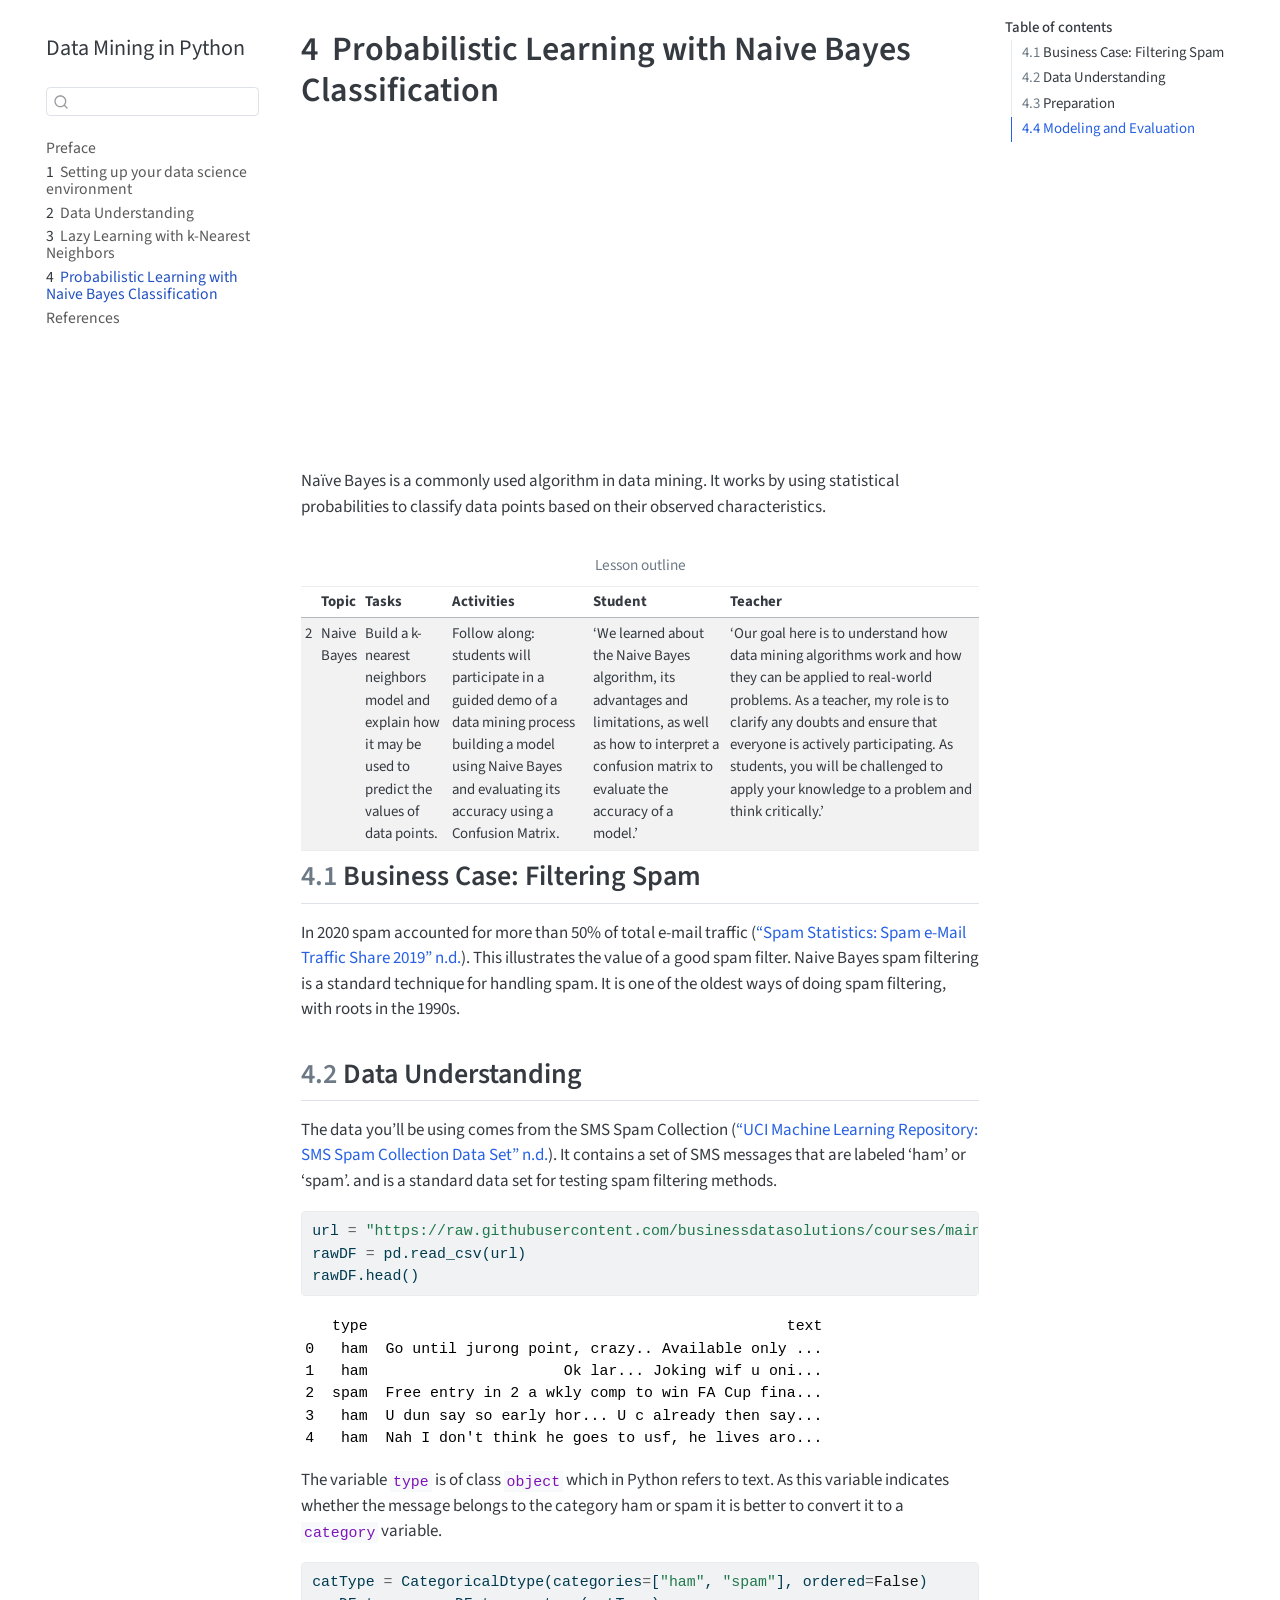
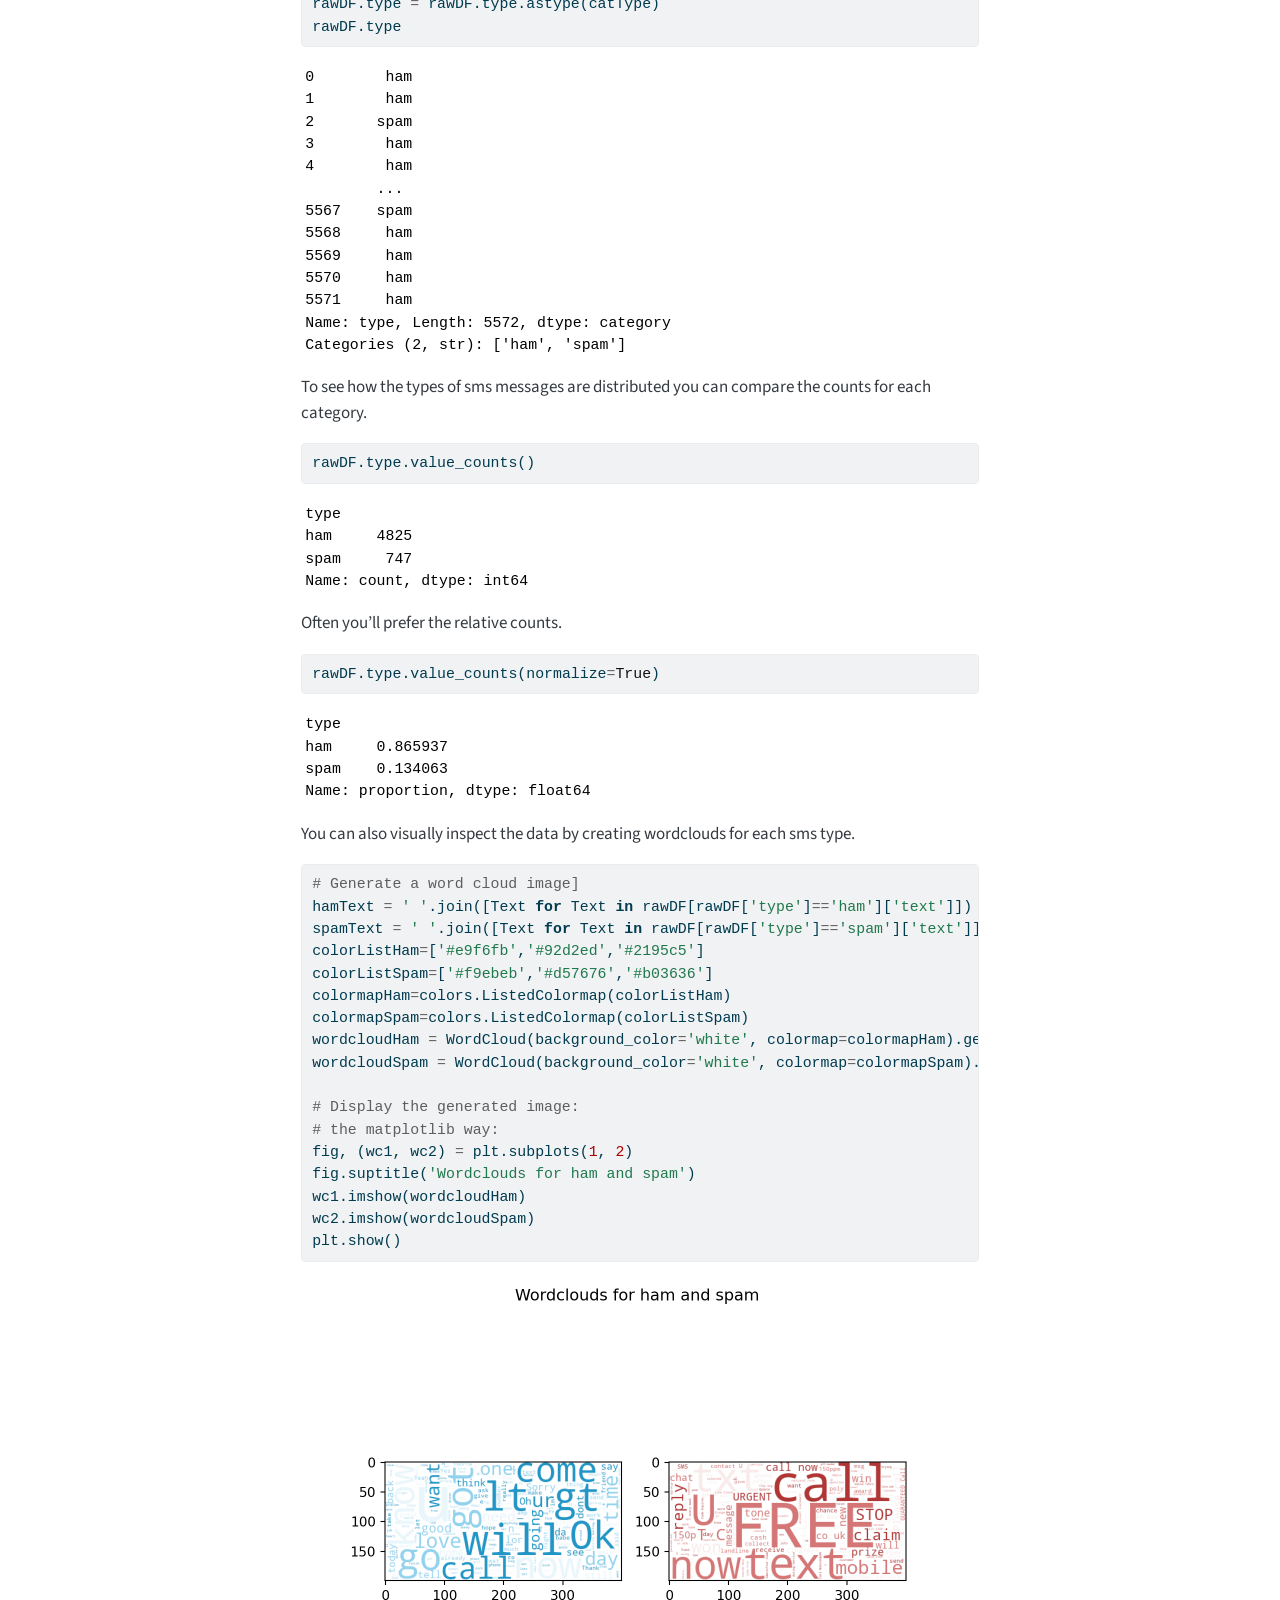
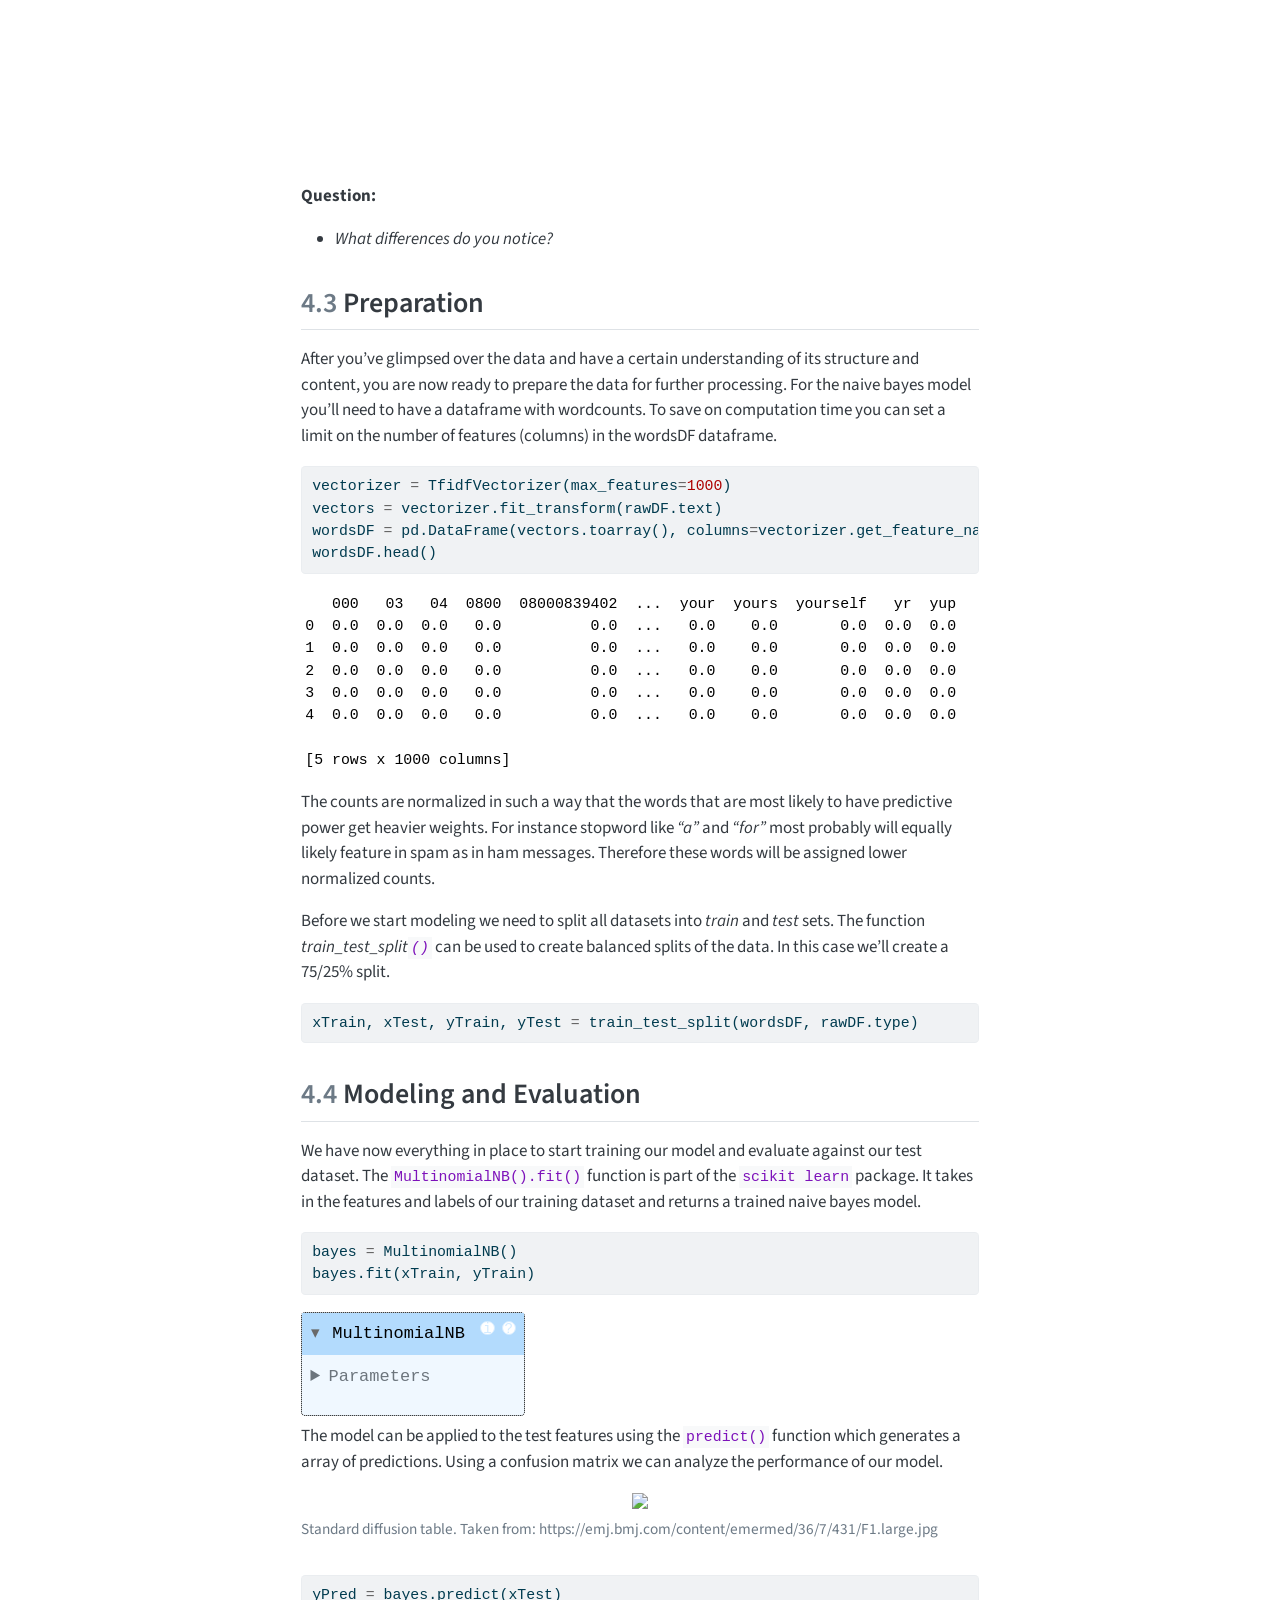
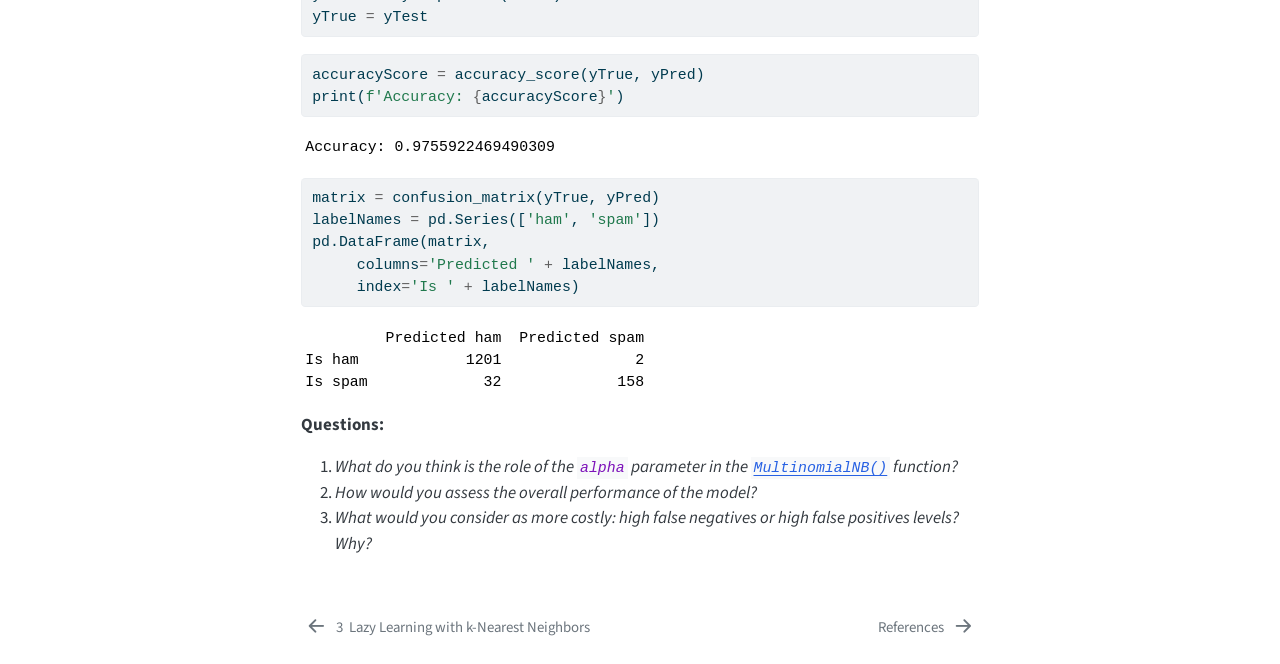
==== book/nb.html @ 2a33c744 "Replace broken KNN YouTube embed and rebuild book as HTML Co-Authored-By: Claude Opus 4.6 <noreply@a" ====
<!DOCTYPE html>
<html xmlns="http://www.w3.org/1999/xhtml" lang="en" xml:lang="en"><head>

<meta charset="utf-8">
<meta name="generator" content="quarto-1.5.57">

<meta name="viewport" content="width=device-width, initial-scale=1.0, user-scalable=yes">


<title>4&nbsp; Probabilistic Learning with Naive Bayes Classification – Data Mining in Python</title>
<style>
code{white-space: pre-wrap;}
span.smallcaps{font-variant: small-caps;}
div.columns{display: flex; gap: min(4vw, 1.5em);}
div.column{flex: auto; overflow-x: auto;}
div.hanging-indent{margin-left: 1.5em; text-indent: -1.5em;}
ul.task-list{list-style: none;}
ul.task-list li input[type="checkbox"] {
  width: 0.8em;
  margin: 0 0.8em 0.2em -1em; /* quarto-specific, see https://github.com/quarto-dev/quarto-cli/issues/4556 */ 
  vertical-align: middle;
}
/* CSS for syntax highlighting */
pre > code.sourceCode { white-space: pre; position: relative; }
pre > code.sourceCode > span { line-height: 1.25; }
pre > code.sourceCode > span:empty { height: 1.2em; }
.sourceCode { overflow: visible; }
code.sourceCode > span { color: inherit; text-decoration: inherit; }
div.sourceCode { margin: 1em 0; }
pre.sourceCode { margin: 0; }
@media screen {
div.sourceCode { overflow: auto; }
}
@media print {
pre > code.sourceCode { white-space: pre-wrap; }
pre > code.sourceCode > span { display: inline-block; text-indent: -5em; padding-left: 5em; }
}
pre.numberSource code
  { counter-reset: source-line 0; }
pre.numberSource code > span
  { position: relative; left: -4em; counter-increment: source-line; }
pre.numberSource code > span > a:first-child::before
  { content: counter(source-line);
    position: relative; left: -1em; text-align: right; vertical-align: baseline;
    border: none; display: inline-block;
    -webkit-touch-callout: none; -webkit-user-select: none;
    -khtml-user-select: none; -moz-user-select: none;
    -ms-user-select: none; user-select: none;
    padding: 0 4px; width: 4em;
  }
pre.numberSource { margin-left: 3em;  padding-left: 4px; }
div.sourceCode
  {   }
@media screen {
pre > code.sourceCode > span > a:first-child::before { text-decoration: underline; }
}
/* CSS for citations */
div.csl-bib-body { }
div.csl-entry {
  clear: both;
  margin-bottom: 0em;
}
.hanging-indent div.csl-entry {
  margin-left:2em;
  text-indent:-2em;
}
div.csl-left-margin {
  min-width:2em;
  float:left;
}
div.csl-right-inline {
  margin-left:2em;
  padding-left:1em;
}
div.csl-indent {
  margin-left: 2em;
}</style>


<script src="site_libs/quarto-nav/quarto-nav.js"></script>
<script src="site_libs/quarto-nav/headroom.min.js"></script>
<script src="site_libs/clipboard/clipboard.min.js"></script>
<script src="site_libs/quarto-search/autocomplete.umd.js"></script>
<script src="site_libs/quarto-search/fuse.min.js"></script>
<script src="site_libs/quarto-search/quarto-search.js"></script>
<meta name="quarto:offset" content="./">
<link href="./references.html" rel="next">
<link href="./knn.html" rel="prev">
<link href="./logo.png" rel="icon" type="image/png">
<script src="site_libs/quarto-html/quarto.js"></script>
<script src="site_libs/quarto-html/popper.min.js"></script>
<script src="site_libs/quarto-html/tippy.umd.min.js"></script>
<script src="site_libs/quarto-html/anchor.min.js"></script>
<link href="site_libs/quarto-html/tippy.css" rel="stylesheet">
<link href="site_libs/quarto-html/quarto-syntax-highlighting.css" rel="stylesheet" id="quarto-text-highlighting-styles">
<script src="site_libs/bootstrap/bootstrap.min.js"></script>
<link href="site_libs/bootstrap/bootstrap-icons.css" rel="stylesheet">
<link href="site_libs/bootstrap/bootstrap.min.css" rel="stylesheet" id="quarto-bootstrap" data-mode="light">
<script id="quarto-search-options" type="application/json">{
  "location": "sidebar",
  "copy-button": false,
  "collapse-after": 3,
  "panel-placement": "start",
  "type": "textbox",
  "limit": 50,
  "keyboard-shortcut": [
    "f",
    "/",
    "s"
  ],
  "show-item-context": false,
  "language": {
    "search-no-results-text": "No results",
    "search-matching-documents-text": "matching documents",
    "search-copy-link-title": "Copy link to search",
    "search-hide-matches-text": "Hide additional matches",
    "search-more-match-text": "more match in this document",
    "search-more-matches-text": "more matches in this document",
    "search-clear-button-title": "Clear",
    "search-text-placeholder": "",
    "search-detached-cancel-button-title": "Cancel",
    "search-submit-button-title": "Submit",
    "search-label": "Search"
  }
}</script>


</head>

<body class="nav-sidebar floating">

<div id="quarto-search-results"></div>
  <header id="quarto-header" class="headroom fixed-top">
  <nav class="quarto-secondary-nav">
    <div class="container-fluid d-flex">
      <button type="button" class="quarto-btn-toggle btn" data-bs-toggle="collapse" role="button" data-bs-target=".quarto-sidebar-collapse-item" aria-controls="quarto-sidebar" aria-expanded="false" aria-label="Toggle sidebar navigation" onclick="if (window.quartoToggleHeadroom) { window.quartoToggleHeadroom(); }">
        <i class="bi bi-layout-text-sidebar-reverse"></i>
      </button>
        <nav class="quarto-page-breadcrumbs" aria-label="breadcrumb"><ol class="breadcrumb"><li class="breadcrumb-item"><a href="./nb.html"><span class="chapter-number">4</span>&nbsp; <span class="chapter-title">Probabilistic Learning with Naive Bayes Classification</span></a></li></ol></nav>
        <a class="flex-grow-1" role="navigation" data-bs-toggle="collapse" data-bs-target=".quarto-sidebar-collapse-item" aria-controls="quarto-sidebar" aria-expanded="false" aria-label="Toggle sidebar navigation" onclick="if (window.quartoToggleHeadroom) { window.quartoToggleHeadroom(); }">      
        </a>
      <button type="button" class="btn quarto-search-button" aria-label="Search" onclick="window.quartoOpenSearch();">
        <i class="bi bi-search"></i>
      </button>
    </div>
  </nav>
</header>
<!-- content -->
<div id="quarto-content" class="quarto-container page-columns page-rows-contents page-layout-article">
<!-- sidebar -->
  <nav id="quarto-sidebar" class="sidebar collapse collapse-horizontal quarto-sidebar-collapse-item sidebar-navigation floating overflow-auto">
    <div class="pt-lg-2 mt-2 text-left sidebar-header">
    <div class="sidebar-title mb-0 py-0">
      <a href="./">Data Mining in Python</a> 
    </div>
      </div>
        <div class="mt-2 flex-shrink-0 align-items-center">
        <div class="sidebar-search">
        <div id="quarto-search" class="" title="Search"></div>
        </div>
        </div>
    <div class="sidebar-menu-container"> 
    <ul class="list-unstyled mt-1">
        <li class="sidebar-item">
  <div class="sidebar-item-container"> 
  <a href="./index.html" class="sidebar-item-text sidebar-link">
 <span class="menu-text">Preface</span></a>
  </div>
</li>
        <li class="sidebar-item">
  <div class="sidebar-item-container"> 
  <a href="./setup.html" class="sidebar-item-text sidebar-link">
 <span class="menu-text"><span class="chapter-number">1</span>&nbsp; <span class="chapter-title">Setting up your data science environment</span></span></a>
  </div>
</li>
        <li class="sidebar-item">
  <div class="sidebar-item-container"> 
  <a href="./understand.html" class="sidebar-item-text sidebar-link">
 <span class="menu-text"><span class="chapter-number">2</span>&nbsp; <span class="chapter-title">Data Understanding</span></span></a>
  </div>
</li>
        <li class="sidebar-item">
  <div class="sidebar-item-container"> 
  <a href="./knn.html" class="sidebar-item-text sidebar-link">
 <span class="menu-text"><span class="chapter-number">3</span>&nbsp; <span class="chapter-title">Lazy Learning with k-Nearest Neighbors</span></span></a>
  </div>
</li>
        <li class="sidebar-item">
  <div class="sidebar-item-container"> 
  <a href="./nb.html" class="sidebar-item-text sidebar-link active">
 <span class="menu-text"><span class="chapter-number">4</span>&nbsp; <span class="chapter-title">Probabilistic Learning with Naive Bayes Classification</span></span></a>
  </div>
</li>
        <li class="sidebar-item">
  <div class="sidebar-item-container"> 
  <a href="./references.html" class="sidebar-item-text sidebar-link">
 <span class="menu-text">References</span></a>
  </div>
</li>
    </ul>
    </div>
</nav>
<div id="quarto-sidebar-glass" class="quarto-sidebar-collapse-item" data-bs-toggle="collapse" data-bs-target=".quarto-sidebar-collapse-item"></div>
<!-- margin-sidebar -->
    <div id="quarto-margin-sidebar" class="sidebar margin-sidebar">
        <nav id="TOC" role="doc-toc" class="toc-active">
    <h2 id="toc-title">Table of contents</h2>
   
  <ul>
  <li><a href="#business-case-filtering-spam" id="toc-business-case-filtering-spam" class="nav-link active" data-scroll-target="#business-case-filtering-spam"><span class="header-section-number">4.1</span> Business Case: Filtering Spam</a></li>
  <li><a href="#data-understanding" id="toc-data-understanding" class="nav-link" data-scroll-target="#data-understanding"><span class="header-section-number">4.2</span> Data Understanding</a></li>
  <li><a href="#preparation" id="toc-preparation" class="nav-link" data-scroll-target="#preparation"><span class="header-section-number">4.3</span> Preparation</a></li>
  <li><a href="#modeling-and-evaluation" id="toc-modeling-and-evaluation" class="nav-link" data-scroll-target="#modeling-and-evaluation"><span class="header-section-number">4.4</span> Modeling and Evaluation</a></li>
  </ul>
</nav>
    </div>
<!-- main -->
<main class="content" id="quarto-document-content">

<header id="title-block-header" class="quarto-title-block default">
<div class="quarto-title">
<h1 class="title"><span id="naivebayes" class="quarto-section-identifier"><span class="chapter-number">4</span>&nbsp; <span class="chapter-title">Probabilistic Learning with Naive Bayes Classification</span></span></h1>
</div>



<div class="quarto-title-meta">

    
  
    
  </div>
  


</header>


<iframe width="560" height="315" src="https://www.youtube.com/embed/O2L2Uv9pdDA" frameborder="0" allow="accelerometer; autoplay; clipboard-write; encrypted-media; gyroscope; picture-in-picture" allowfullscreen="">
</iframe>
<p>Naïve Bayes is a commonly used algorithm in data mining. It works by using statistical probabilities to classify data points based on their observed characteristics.</p>
<div class="cell">
<div class="cell-output-display">
<table class="caption-top table table-sm table-striped small">
<caption>Lesson outline</caption>
<colgroup>
<col style="width: 0%">
<col style="width: 1%">
<col style="width: 13%">
<col style="width: 22%">
<col style="width: 21%">
<col style="width: 40%">
</colgroup>
<thead>
<tr class="header">
<th style="text-align: left;"></th>
<th style="text-align: left;">Topic</th>
<th style="text-align: left;">Tasks</th>
<th style="text-align: left;">Activities</th>
<th style="text-align: left;">Student</th>
<th style="text-align: left;">Teacher</th>
</tr>
</thead>
<tbody>
<tr class="odd">
<td style="text-align: left;">2</td>
<td style="text-align: left;">Naive Bayes</td>
<td style="text-align: left;">Build a k-nearest neighbors model and explain how it may be used to predict the values of data points.</td>
<td style="text-align: left;">Follow along: students will participate in a guided demo of a data mining process building a model using Naive Bayes and evaluating its accuracy using a Confusion Matrix.</td>
<td style="text-align: left;">‘We learned about the Naive Bayes algorithm, its advantages and limitations, as well as how to interpret a confusion matrix to evaluate the accuracy of a model.’</td>
<td style="text-align: left;">‘Our goal here is to understand how data mining algorithms work and how they can be applied to real-world problems. As a teacher, my role is to clarify any doubts and ensure that everyone is actively participating. As students, you will be challenged to apply your knowledge to a problem and think critically.’</td>
</tr>
</tbody>
</table>
</div>
</div>
<section id="business-case-filtering-spam" class="level2" data-number="4.1">
<h2 data-number="4.1" class="anchored" data-anchor-id="business-case-filtering-spam"><span class="header-section-number">4.1</span> Business Case: Filtering Spam</h2>
<p>In 2020 spam accounted for more than 50% of total e-mail traffic <span class="citation" data-cites="noauthor_spam_nodate">(<a href="references.html#ref-noauthor_spam_nodate" role="doc-biblioref"><span>“Spam Statistics: Spam e-Mail Traffic Share 2019”</span> n.d.</a>)</span>. This illustrates the value of a good spam filter. Naive Bayes spam filtering is a standard technique for handling spam. It is one of the oldest ways of doing spam filtering, with roots in the 1990s.</p>
</section>
<section id="data-understanding" class="level2" data-number="4.2">
<h2 data-number="4.2" class="anchored" data-anchor-id="data-understanding"><span class="header-section-number">4.2</span> Data Understanding</h2>
<p>The data you’ll be using comes from the SMS Spam Collection <span class="citation" data-cites="noauthor_uci_spam_nodate">(<a href="references.html#ref-noauthor_uci_spam_nodate" role="doc-biblioref"><span>“<span>UCI</span> <span>Machine</span> <span>Learning</span> <span>Repository</span>: <span>SMS</span> <span>Spam</span> <span>Collection</span> <span>Data</span> <span>Set</span>”</span> n.d.</a>)</span>. It contains a set of SMS messages that are labeled ‘ham’ or ‘spam’. and is a standard data set for testing spam filtering methods.</p>
<div class="cell">
<div class="sourceCode cell-code" id="cb1"><pre class="sourceCode python code-with-copy"><code class="sourceCode python"><span id="cb1-1"><a href="#cb1-1" aria-hidden="true" tabindex="-1"></a>url <span class="op">=</span> <span class="st">"https://raw.githubusercontent.com/businessdatasolutions/courses/main/datamining-n/datasets/smsspam.csv"</span></span>
<span id="cb1-2"><a href="#cb1-2" aria-hidden="true" tabindex="-1"></a>rawDF <span class="op">=</span> pd.read_csv(url)</span>
<span id="cb1-3"><a href="#cb1-3" aria-hidden="true" tabindex="-1"></a>rawDF.head()</span></code><button title="Copy to Clipboard" class="code-copy-button"><i class="bi"></i></button></pre></div>
<div class="cell-output cell-output-stdout">
<pre><code>   type                                               text
0   ham  Go until jurong point, crazy.. Available only ...
1   ham                      Ok lar... Joking wif u oni...
2  spam  Free entry in 2 a wkly comp to win FA Cup fina...
3   ham  U dun say so early hor... U c already then say...
4   ham  Nah I don't think he goes to usf, he lives aro...</code></pre>
</div>
</div>
<p>The variable <code>type</code> is of class <code>object</code> which in Python refers to text. As this variable indicates whether the message belongs to the category ham or spam it is better to convert it to a <code>category</code> variable.</p>
<div class="cell">
<div class="sourceCode cell-code" id="cb3"><pre class="sourceCode python code-with-copy"><code class="sourceCode python"><span id="cb3-1"><a href="#cb3-1" aria-hidden="true" tabindex="-1"></a>catType <span class="op">=</span> CategoricalDtype(categories<span class="op">=</span>[<span class="st">"ham"</span>, <span class="st">"spam"</span>], ordered<span class="op">=</span><span class="va">False</span>)</span>
<span id="cb3-2"><a href="#cb3-2" aria-hidden="true" tabindex="-1"></a>rawDF.<span class="bu">type</span> <span class="op">=</span> rawDF.<span class="bu">type</span>.astype(catType)</span>
<span id="cb3-3"><a href="#cb3-3" aria-hidden="true" tabindex="-1"></a>rawDF.<span class="bu">type</span></span></code><button title="Copy to Clipboard" class="code-copy-button"><i class="bi"></i></button></pre></div>
<div class="cell-output cell-output-stdout">
<pre><code>0        ham
1        ham
2       spam
3        ham
4        ham
        ... 
5567    spam
5568     ham
5569     ham
5570     ham
5571     ham
Name: type, Length: 5572, dtype: category
Categories (2, str): ['ham', 'spam']</code></pre>
</div>
</div>
<p>To see how the types of sms messages are distributed you can compare the counts for each category.</p>
<div class="cell">
<div class="sourceCode cell-code" id="cb5"><pre class="sourceCode python code-with-copy"><code class="sourceCode python"><span id="cb5-1"><a href="#cb5-1" aria-hidden="true" tabindex="-1"></a>rawDF.<span class="bu">type</span>.value_counts()</span></code><button title="Copy to Clipboard" class="code-copy-button"><i class="bi"></i></button></pre></div>
<div class="cell-output cell-output-stdout">
<pre><code>type
ham     4825
spam     747
Name: count, dtype: int64</code></pre>
</div>
</div>
<p>Often you’ll prefer the relative counts.</p>
<div class="cell">
<div class="sourceCode cell-code" id="cb7"><pre class="sourceCode python code-with-copy"><code class="sourceCode python"><span id="cb7-1"><a href="#cb7-1" aria-hidden="true" tabindex="-1"></a>rawDF.<span class="bu">type</span>.value_counts(normalize<span class="op">=</span><span class="va">True</span>)</span></code><button title="Copy to Clipboard" class="code-copy-button"><i class="bi"></i></button></pre></div>
<div class="cell-output cell-output-stdout">
<pre><code>type
ham     0.865937
spam    0.134063
Name: proportion, dtype: float64</code></pre>
</div>
</div>
<p>You can also visually inspect the data by creating wordclouds for each sms type.</p>
<div class="cell">
<div class="sourceCode cell-code" id="cb9"><pre class="sourceCode python code-with-copy"><code class="sourceCode python"><span id="cb9-1"><a href="#cb9-1" aria-hidden="true" tabindex="-1"></a><span class="co"># Generate a word cloud image]</span></span>
<span id="cb9-2"><a href="#cb9-2" aria-hidden="true" tabindex="-1"></a>hamText <span class="op">=</span> <span class="st">' '</span>.join([Text <span class="cf">for</span> Text <span class="kw">in</span> rawDF[rawDF[<span class="st">'type'</span>]<span class="op">==</span><span class="st">'ham'</span>][<span class="st">'text'</span>]])</span>
<span id="cb9-3"><a href="#cb9-3" aria-hidden="true" tabindex="-1"></a>spamText <span class="op">=</span> <span class="st">' '</span>.join([Text <span class="cf">for</span> Text <span class="kw">in</span> rawDF[rawDF[<span class="st">'type'</span>]<span class="op">==</span><span class="st">'spam'</span>][<span class="st">'text'</span>]])</span>
<span id="cb9-4"><a href="#cb9-4" aria-hidden="true" tabindex="-1"></a>colorListHam<span class="op">=</span>[<span class="st">'#e9f6fb'</span>,<span class="st">'#92d2ed'</span>,<span class="st">'#2195c5'</span>]</span>
<span id="cb9-5"><a href="#cb9-5" aria-hidden="true" tabindex="-1"></a>colorListSpam<span class="op">=</span>[<span class="st">'#f9ebeb'</span>,<span class="st">'#d57676'</span>,<span class="st">'#b03636'</span>]</span>
<span id="cb9-6"><a href="#cb9-6" aria-hidden="true" tabindex="-1"></a>colormapHam<span class="op">=</span>colors.ListedColormap(colorListHam)</span>
<span id="cb9-7"><a href="#cb9-7" aria-hidden="true" tabindex="-1"></a>colormapSpam<span class="op">=</span>colors.ListedColormap(colorListSpam)</span>
<span id="cb9-8"><a href="#cb9-8" aria-hidden="true" tabindex="-1"></a>wordcloudHam <span class="op">=</span> WordCloud(background_color<span class="op">=</span><span class="st">'white'</span>, colormap<span class="op">=</span>colormapHam).generate(hamText)</span>
<span id="cb9-9"><a href="#cb9-9" aria-hidden="true" tabindex="-1"></a>wordcloudSpam <span class="op">=</span> WordCloud(background_color<span class="op">=</span><span class="st">'white'</span>, colormap<span class="op">=</span>colormapSpam).generate(spamText)</span>
<span id="cb9-10"><a href="#cb9-10" aria-hidden="true" tabindex="-1"></a></span>
<span id="cb9-11"><a href="#cb9-11" aria-hidden="true" tabindex="-1"></a><span class="co"># Display the generated image:</span></span>
<span id="cb9-12"><a href="#cb9-12" aria-hidden="true" tabindex="-1"></a><span class="co"># the matplotlib way:</span></span>
<span id="cb9-13"><a href="#cb9-13" aria-hidden="true" tabindex="-1"></a>fig, (wc1, wc2) <span class="op">=</span> plt.subplots(<span class="dv">1</span>, <span class="dv">2</span>)</span>
<span id="cb9-14"><a href="#cb9-14" aria-hidden="true" tabindex="-1"></a>fig.suptitle(<span class="st">'Wordclouds for ham and spam'</span>)</span>
<span id="cb9-15"><a href="#cb9-15" aria-hidden="true" tabindex="-1"></a>wc1.imshow(wordcloudHam)</span>
<span id="cb9-16"><a href="#cb9-16" aria-hidden="true" tabindex="-1"></a>wc2.imshow(wordcloudSpam)</span>
<span id="cb9-17"><a href="#cb9-17" aria-hidden="true" tabindex="-1"></a>plt.show()</span></code><button title="Copy to Clipboard" class="code-copy-button"><i class="bi"></i></button></pre></div>
<div class="cell-output-display">
<div>
<figure class="figure">
<p><img src="nb_files/figure-html/unnamed-chunk-7-1.png" class="img-fluid figure-img" width="672"></p>
</figure>
</div>
</div>
</div>
<p><strong>Question:</strong></p>
<ul>
<li><em>What differences do you notice?</em></li>
</ul>
</section>
<section id="preparation" class="level2" data-number="4.3">
<h2 data-number="4.3" class="anchored" data-anchor-id="preparation"><span class="header-section-number">4.3</span> Preparation</h2>
<p>After you’ve glimpsed over the data and have a certain understanding of its structure and content, you are now ready to prepare the data for further processing. For the naive bayes model you’ll need to have a dataframe with wordcounts. To save on computation time you can set a limit on the number of features (columns) in the wordsDF dataframe.</p>
<div class="cell">
<div class="sourceCode cell-code" id="cb10"><pre class="sourceCode python code-with-copy"><code class="sourceCode python"><span id="cb10-1"><a href="#cb10-1" aria-hidden="true" tabindex="-1"></a>vectorizer <span class="op">=</span> TfidfVectorizer(max_features<span class="op">=</span><span class="dv">1000</span>)</span>
<span id="cb10-2"><a href="#cb10-2" aria-hidden="true" tabindex="-1"></a>vectors <span class="op">=</span> vectorizer.fit_transform(rawDF.text)</span>
<span id="cb10-3"><a href="#cb10-3" aria-hidden="true" tabindex="-1"></a>wordsDF <span class="op">=</span> pd.DataFrame(vectors.toarray(), columns<span class="op">=</span>vectorizer.get_feature_names_out())</span>
<span id="cb10-4"><a href="#cb10-4" aria-hidden="true" tabindex="-1"></a>wordsDF.head()</span></code><button title="Copy to Clipboard" class="code-copy-button"><i class="bi"></i></button></pre></div>
<div class="cell-output cell-output-stdout">
<pre><code>   000   03   04  0800  08000839402  ...  your  yours  yourself   yr  yup
0  0.0  0.0  0.0   0.0          0.0  ...   0.0    0.0       0.0  0.0  0.0
1  0.0  0.0  0.0   0.0          0.0  ...   0.0    0.0       0.0  0.0  0.0
2  0.0  0.0  0.0   0.0          0.0  ...   0.0    0.0       0.0  0.0  0.0
3  0.0  0.0  0.0   0.0          0.0  ...   0.0    0.0       0.0  0.0  0.0
4  0.0  0.0  0.0   0.0          0.0  ...   0.0    0.0       0.0  0.0  0.0

[5 rows x 1000 columns]</code></pre>
</div>
</div>
<p>The counts are normalized in such a way that the words that are most likely to have predictive power get heavier weights. For instance stopword like <em>“a”</em> and <em>“for”</em> most probably will equally likely feature in spam as in ham messages. Therefore these words will be assigned lower normalized counts.</p>
<p>Before we start modeling we need to split all datasets into <em>train</em> and <em>test</em> sets. The function <em>train_test_split<code>()</code></em> can be used to create balanced splits of the data. In this case we’ll create a 75/25% split.</p>
<div class="cell">
<div class="sourceCode cell-code" id="cb12"><pre class="sourceCode python code-with-copy"><code class="sourceCode python"><span id="cb12-1"><a href="#cb12-1" aria-hidden="true" tabindex="-1"></a>xTrain, xTest, yTrain, yTest <span class="op">=</span> train_test_split(wordsDF, rawDF.<span class="bu">type</span>)</span></code><button title="Copy to Clipboard" class="code-copy-button"><i class="bi"></i></button></pre></div>
</div>
</section>
<section id="modeling-and-evaluation" class="level2" data-number="4.4">
<h2 data-number="4.4" class="anchored" data-anchor-id="modeling-and-evaluation"><span class="header-section-number">4.4</span> Modeling and Evaluation</h2>
<p>We have now everything in place to start training our model and evaluate against our test dataset. The <code>MultinomialNB().fit()</code> function is part of the <code>scikit learn</code> package. It takes in the features and labels of our training dataset and returns a trained naive bayes model.</p>
<div class="cell">
<div class="sourceCode cell-code" id="cb13"><pre class="sourceCode python code-with-copy"><code class="sourceCode python"><span id="cb13-1"><a href="#cb13-1" aria-hidden="true" tabindex="-1"></a>bayes <span class="op">=</span> MultinomialNB()</span>
<span id="cb13-2"><a href="#cb13-2" aria-hidden="true" tabindex="-1"></a>bayes.fit(xTrain, yTrain)</span></code><button title="Copy to Clipboard" class="code-copy-button"><i class="bi"></i></button></pre></div>
<div class="cell-output-display">
<style>#sk-container-id-1 {
  /* Definition of color scheme common for light and dark mode */
  --sklearn-color-text: #000;
  --sklearn-color-text-muted: #666;
  --sklearn-color-line: gray;
  /* Definition of color scheme for unfitted estimators */
  --sklearn-color-unfitted-level-0: #fff5e6;
  --sklearn-color-unfitted-level-1: #f6e4d2;
  --sklearn-color-unfitted-level-2: #ffe0b3;
  --sklearn-color-unfitted-level-3: chocolate;
  /* Definition of color scheme for fitted estimators */
  --sklearn-color-fitted-level-0: #f0f8ff;
  --sklearn-color-fitted-level-1: #d4ebff;
  --sklearn-color-fitted-level-2: #b3dbfd;
  --sklearn-color-fitted-level-3: cornflowerblue;

  /* Specific color for light theme */
  --sklearn-color-text-on-default-background: var(--sg-text-color, var(--theme-code-foreground, var(--jp-content-font-color1, black)));
  --sklearn-color-background: var(--sg-background-color, var(--theme-background, var(--jp-layout-color0, white)));
  --sklearn-color-border-box: var(--sg-text-color, var(--theme-code-foreground, var(--jp-content-font-color1, black)));
  --sklearn-color-icon: #696969;

  @media (prefers-color-scheme: dark) {
    /* Redefinition of color scheme for dark theme */
    --sklearn-color-text-on-default-background: var(--sg-text-color, var(--theme-code-foreground, var(--jp-content-font-color1, white)));
    --sklearn-color-background: var(--sg-background-color, var(--theme-background, var(--jp-layout-color0, #111)));
    --sklearn-color-border-box: var(--sg-text-color, var(--theme-code-foreground, var(--jp-content-font-color1, white)));
    --sklearn-color-icon: #878787;
  }
}

#sk-container-id-1 {
  color: var(--sklearn-color-text);
}

#sk-container-id-1 pre {
  padding: 0;
}

#sk-container-id-1 input.sk-hidden--visually {
  border: 0;
  clip: rect(1px 1px 1px 1px);
  clip: rect(1px, 1px, 1px, 1px);
  height: 1px;
  margin: -1px;
  overflow: hidden;
  padding: 0;
  position: absolute;
  width: 1px;
}

#sk-container-id-1 div.sk-dashed-wrapped {
  border: 1px dashed var(--sklearn-color-line);
  margin: 0 0.4em 0.5em 0.4em;
  box-sizing: border-box;
  padding-bottom: 0.4em;
  background-color: var(--sklearn-color-background);
}

#sk-container-id-1 div.sk-container {
  /* jupyter's `normalize.less` sets `[hidden] { display: none; }`
     but bootstrap.min.css set `[hidden] { display: none !important; }`
     so we also need the `!important` here to be able to override the
     default hidden behavior on the sphinx rendered scikit-learn.org.
     See: https://github.com/scikit-learn/scikit-learn/issues/21755 */
  display: inline-block !important;
  position: relative;
}

#sk-container-id-1 div.sk-text-repr-fallback {
  display: none;
}

div.sk-parallel-item,
div.sk-serial,
div.sk-item {
  /* draw centered vertical line to link estimators */
  background-image: linear-gradient(var(--sklearn-color-text-on-default-background), var(--sklearn-color-text-on-default-background));
  background-size: 2px 100%;
  background-repeat: no-repeat;
  background-position: center center;
}

/* Parallel-specific style estimator block */

#sk-container-id-1 div.sk-parallel-item::after {
  content: "";
  width: 100%;
  border-bottom: 2px solid var(--sklearn-color-text-on-default-background);
  flex-grow: 1;
}

#sk-container-id-1 div.sk-parallel {
  display: flex;
  align-items: stretch;
  justify-content: center;
  background-color: var(--sklearn-color-background);
  position: relative;
}

#sk-container-id-1 div.sk-parallel-item {
  display: flex;
  flex-direction: column;
}

#sk-container-id-1 div.sk-parallel-item:first-child::after {
  align-self: flex-end;
  width: 50%;
}

#sk-container-id-1 div.sk-parallel-item:last-child::after {
  align-self: flex-start;
  width: 50%;
}

#sk-container-id-1 div.sk-parallel-item:only-child::after {
  width: 0;
}

/* Serial-specific style estimator block */

#sk-container-id-1 div.sk-serial {
  display: flex;
  flex-direction: column;
  align-items: center;
  background-color: var(--sklearn-color-background);
  padding-right: 1em;
  padding-left: 1em;
}


/* Toggleable style: style used for estimator/Pipeline/ColumnTransformer box that is
clickable and can be expanded/collapsed.
- Pipeline and ColumnTransformer use this feature and define the default style
- Estimators will overwrite some part of the style using the `sk-estimator` class
*/

/* Pipeline and ColumnTransformer style (default) */

#sk-container-id-1 div.sk-toggleable {
  /* Default theme specific background. It is overwritten whether we have a
  specific estimator or a Pipeline/ColumnTransformer */
  background-color: var(--sklearn-color-background);
}

/* Toggleable label */
#sk-container-id-1 label.sk-toggleable__label {
  cursor: pointer;
  display: flex;
  width: 100%;
  margin-bottom: 0;
  padding: 0.5em;
  box-sizing: border-box;
  text-align: center;
  align-items: start;
  justify-content: space-between;
  gap: 0.5em;
}

#sk-container-id-1 label.sk-toggleable__label .caption {
  font-size: 0.6rem;
  font-weight: lighter;
  color: var(--sklearn-color-text-muted);
}

#sk-container-id-1 label.sk-toggleable__label-arrow:before {
  /* Arrow on the left of the label */
  content: "▸";
  float: left;
  margin-right: 0.25em;
  color: var(--sklearn-color-icon);
}

#sk-container-id-1 label.sk-toggleable__label-arrow:hover:before {
  color: var(--sklearn-color-text);
}

/* Toggleable content - dropdown */

#sk-container-id-1 div.sk-toggleable__content {
  display: none;
  text-align: left;
  /* unfitted */
  background-color: var(--sklearn-color-unfitted-level-0);
}

#sk-container-id-1 div.sk-toggleable__content.fitted {
  /* fitted */
  background-color: var(--sklearn-color-fitted-level-0);
}

#sk-container-id-1 div.sk-toggleable__content pre {
  margin: 0.2em;
  border-radius: 0.25em;
  color: var(--sklearn-color-text);
  /* unfitted */
  background-color: var(--sklearn-color-unfitted-level-0);
}

#sk-container-id-1 div.sk-toggleable__content.fitted pre {
  /* unfitted */
  background-color: var(--sklearn-color-fitted-level-0);
}

#sk-container-id-1 input.sk-toggleable__control:checked~div.sk-toggleable__content {
  /* Expand drop-down */
  display: block;
  width: 100%;
  overflow: visible;
}

#sk-container-id-1 input.sk-toggleable__control:checked~label.sk-toggleable__label-arrow:before {
  content: "▾";
}

/* Pipeline/ColumnTransformer-specific style */

#sk-container-id-1 div.sk-label input.sk-toggleable__control:checked~label.sk-toggleable__label {
  color: var(--sklearn-color-text);
  background-color: var(--sklearn-color-unfitted-level-2);
}

#sk-container-id-1 div.sk-label.fitted input.sk-toggleable__control:checked~label.sk-toggleable__label {
  background-color: var(--sklearn-color-fitted-level-2);
}

/* Estimator-specific style */

/* Colorize estimator box */
#sk-container-id-1 div.sk-estimator input.sk-toggleable__control:checked~label.sk-toggleable__label {
  /* unfitted */
  background-color: var(--sklearn-color-unfitted-level-2);
}

#sk-container-id-1 div.sk-estimator.fitted input.sk-toggleable__control:checked~label.sk-toggleable__label {
  /* fitted */
  background-color: var(--sklearn-color-fitted-level-2);
}

#sk-container-id-1 div.sk-label label.sk-toggleable__label,
#sk-container-id-1 div.sk-label label {
  /* The background is the default theme color */
  color: var(--sklearn-color-text-on-default-background);
}

/* On hover, darken the color of the background */
#sk-container-id-1 div.sk-label:hover label.sk-toggleable__label {
  color: var(--sklearn-color-text);
  background-color: var(--sklearn-color-unfitted-level-2);
}

/* Label box, darken color on hover, fitted */
#sk-container-id-1 div.sk-label.fitted:hover label.sk-toggleable__label.fitted {
  color: var(--sklearn-color-text);
  background-color: var(--sklearn-color-fitted-level-2);
}

/* Estimator label */

#sk-container-id-1 div.sk-label label {
  font-family: monospace;
  font-weight: bold;
  display: inline-block;
  line-height: 1.2em;
}

#sk-container-id-1 div.sk-label-container {
  text-align: center;
}

/* Estimator-specific */
#sk-container-id-1 div.sk-estimator {
  font-family: monospace;
  border: 1px dotted var(--sklearn-color-border-box);
  border-radius: 0.25em;
  box-sizing: border-box;
  margin-bottom: 0.5em;
  /* unfitted */
  background-color: var(--sklearn-color-unfitted-level-0);
}

#sk-container-id-1 div.sk-estimator.fitted {
  /* fitted */
  background-color: var(--sklearn-color-fitted-level-0);
}

/* on hover */
#sk-container-id-1 div.sk-estimator:hover {
  /* unfitted */
  background-color: var(--sklearn-color-unfitted-level-2);
}

#sk-container-id-1 div.sk-estimator.fitted:hover {
  /* fitted */
  background-color: var(--sklearn-color-fitted-level-2);
}

/* Specification for estimator info (e.g. "i" and "?") */

/* Common style for "i" and "?" */

.sk-estimator-doc-link,
a:link.sk-estimator-doc-link,
a:visited.sk-estimator-doc-link {
  float: right;
  font-size: smaller;
  line-height: 1em;
  font-family: monospace;
  background-color: var(--sklearn-color-background);
  border-radius: 1em;
  height: 1em;
  width: 1em;
  text-decoration: none !important;
  margin-left: 0.5em;
  text-align: center;
  /* unfitted */
  border: var(--sklearn-color-unfitted-level-1) 1pt solid;
  color: var(--sklearn-color-unfitted-level-1);
}

.sk-estimator-doc-link.fitted,
a:link.sk-estimator-doc-link.fitted,
a:visited.sk-estimator-doc-link.fitted {
  /* fitted */
  border: var(--sklearn-color-fitted-level-1) 1pt solid;
  color: var(--sklearn-color-fitted-level-1);
}

/* On hover */
div.sk-estimator:hover .sk-estimator-doc-link:hover,
.sk-estimator-doc-link:hover,
div.sk-label-container:hover .sk-estimator-doc-link:hover,
.sk-estimator-doc-link:hover {
  /* unfitted */
  background-color: var(--sklearn-color-unfitted-level-3);
  color: var(--sklearn-color-background);
  text-decoration: none;
}

div.sk-estimator.fitted:hover .sk-estimator-doc-link.fitted:hover,
.sk-estimator-doc-link.fitted:hover,
div.sk-label-container:hover .sk-estimator-doc-link.fitted:hover,
.sk-estimator-doc-link.fitted:hover {
  /* fitted */
  background-color: var(--sklearn-color-fitted-level-3);
  color: var(--sklearn-color-background);
  text-decoration: none;
}

/* Span, style for the box shown on hovering the info icon */
.sk-estimator-doc-link span {
  display: none;
  z-index: 9999;
  position: relative;
  font-weight: normal;
  right: .2ex;
  padding: .5ex;
  margin: .5ex;
  width: min-content;
  min-width: 20ex;
  max-width: 50ex;
  color: var(--sklearn-color-text);
  box-shadow: 2pt 2pt 4pt #999;
  /* unfitted */
  background: var(--sklearn-color-unfitted-level-0);
  border: .5pt solid var(--sklearn-color-unfitted-level-3);
}

.sk-estimator-doc-link.fitted span {
  /* fitted */
  background: var(--sklearn-color-fitted-level-0);
  border: var(--sklearn-color-fitted-level-3);
}

.sk-estimator-doc-link:hover span {
  display: block;
}

/* "?"-specific style due to the `<a>` HTML tag */

#sk-container-id-1 a.estimator_doc_link {
  float: right;
  font-size: 1rem;
  line-height: 1em;
  font-family: monospace;
  background-color: var(--sklearn-color-background);
  border-radius: 1rem;
  height: 1rem;
  width: 1rem;
  text-decoration: none;
  /* unfitted */
  color: var(--sklearn-color-unfitted-level-1);
  border: var(--sklearn-color-unfitted-level-1) 1pt solid;
}

#sk-container-id-1 a.estimator_doc_link.fitted {
  /* fitted */
  border: var(--sklearn-color-fitted-level-1) 1pt solid;
  color: var(--sklearn-color-fitted-level-1);
}

/* On hover */
#sk-container-id-1 a.estimator_doc_link:hover {
  /* unfitted */
  background-color: var(--sklearn-color-unfitted-level-3);
  color: var(--sklearn-color-background);
  text-decoration: none;
}

#sk-container-id-1 a.estimator_doc_link.fitted:hover {
  /* fitted */
  background-color: var(--sklearn-color-fitted-level-3);
}

.estimator-table summary {
    padding: .5rem;
    font-family: monospace;
    cursor: pointer;
}

.estimator-table details[open] {
    padding-left: 0.1rem;
    padding-right: 0.1rem;
    padding-bottom: 0.3rem;
}

.estimator-table .parameters-table {
    margin-left: auto !important;
    margin-right: auto !important;
}

.estimator-table .parameters-table tr:nth-child(odd) {
    background-color: #fff;
}

.estimator-table .parameters-table tr:nth-child(even) {
    background-color: #f6f6f6;
}

.estimator-table .parameters-table tr:hover {
    background-color: #e0e0e0;
}

.estimator-table table td {
    border: 1px solid rgba(106, 105, 104, 0.232);
}

.user-set td {
    color:rgb(255, 94, 0);
    text-align: left;
}

.user-set td.value pre {
    color:rgb(255, 94, 0) !important;
    background-color: transparent !important;
}

.default td {
    color: black;
    text-align: left;
}

.user-set td i,
.default td i {
    color: black;
}

.copy-paste-icon {
    background-image: url([data-uri]);
    background-repeat: no-repeat;
    background-size: 14px 14px;
    background-position: 0;
    display: inline-block;
    width: 14px;
    height: 14px;
    cursor: pointer;
}
</a></style><div id="sk-container-id-1" class="sk-top-container"><div class="sk-text-repr-fallback"><pre>MultinomialNB()</pre><b>In a Jupyter environment, please rerun this cell to show the HTML representation or trust the notebook. <br>On GitHub, the HTML representation is unable to render, please try loading this page with nbviewer.org.</b></div><div class="sk-container" hidden=""><div class="sk-item"><div class="sk-estimator fitted sk-toggleable"><input class="sk-toggleable__control sk-hidden--visually" id="sk-estimator-id-1" type="checkbox" checked=""><label for="sk-estimator-id-1" class="sk-toggleable__label fitted sk-toggleable__label-arrow"><div><div>MultinomialNB</div></div><div><a class="sk-estimator-doc-link fitted" rel="noreferrer" target="_blank" href="https://scikit-learn.org/1.7/modules/generated/sklearn.naive_bayes.MultinomialNB.html">?<span>Documentation for MultinomialNB</span></a><span class="sk-estimator-doc-link fitted">i<span>Fitted</span></span></div></label><div class="sk-toggleable__content fitted" data-param-prefix="">
        <div class="estimator-table">
            <details>
                <summary>Parameters</summary>
                
<table class="parameters-table caption-top table table-sm table-striped small" data-quarto-postprocess="true">
<tbody>
<tr class="odd default">
<td><em></em></td>
<td class="param">alpha&nbsp;</td>
<td class="value">1.0</td>
</tr>
<tr class="even default">
<td><em></em></td>
<td class="param">force_alpha&nbsp;</td>
<td class="value">True</td>
</tr>
<tr class="odd default">
<td><em></em></td>
<td class="param">fit_prior&nbsp;</td>
<td class="value">True</td>
</tr>
<tr class="even default">
<td><em></em></td>
<td class="param">class_prior&nbsp;</td>
<td class="value">None</td>
</tr>
</tbody>
</table>

            </details>
        </div>
    </div></div></div></div></div><script>function copyToClipboard(text, element) {
    // Get the parameter prefix from the closest toggleable content
    const toggleableContent = element.closest('.sk-toggleable__content');
    const paramPrefix = toggleableContent ? toggleableContent.dataset.paramPrefix : '';
    const fullParamName = paramPrefix ? `${paramPrefix}${text}` : text;

    const originalStyle = element.style;
    const computedStyle = window.getComputedStyle(element);
    const originalWidth = computedStyle.width;
    const originalHTML = element.innerHTML.replace('Copied!', '');

    navigator.clipboard.writeText(fullParamName)
        .then(() => {
            element.style.width = originalWidth;
            element.style.color = 'green';
            element.innerHTML = "Copied!";

            setTimeout(() => {
                element.innerHTML = originalHTML;
                element.style = originalStyle;
            }, 2000);
        })
        .catch(err => {
            console.error('Failed to copy:', err);
            element.style.color = 'red';
            element.innerHTML = "Failed!";
            setTimeout(() => {
                element.innerHTML = originalHTML;
                element.style = originalStyle;
            }, 2000);
        });
    return false;
}

document.querySelectorAll('.fa-regular.fa-copy').forEach(function(element) {
    const toggleableContent = element.closest('.sk-toggleable__content');
    const paramPrefix = toggleableContent ? toggleableContent.dataset.paramPrefix : '';
    const paramName = element.parentElement.nextElementSibling.textContent.trim();
    const fullParamName = paramPrefix ? `${paramPrefix}${paramName}` : paramName;

    element.setAttribute('title', fullParamName);
});
</script>
</div>
</div>
<p>The model can be applied to the test features using the <code>predict()</code> function which generates a array of predictions. Using a confusion matrix we can analyze the performance of our model.</p>
<div class="cell" data-layout-align="center">
<div class="cell-output-display">
<div class="quarto-figure quarto-figure-center">
<figure class="figure">
<p><img src="images/diffusion.png" class="img-fluid figure-img" style="width:80.0%"></p>
<figcaption>Standard diffusion table. Taken from: https://emj.bmj.com/content/emermed/36/7/431/F1.large.jpg</figcaption>
</figure>
</div>
</div>
</div>
<div class="cell">
<div class="sourceCode cell-code" id="cb14"><pre class="sourceCode python code-with-copy"><code class="sourceCode python"><span id="cb14-1"><a href="#cb14-1" aria-hidden="true" tabindex="-1"></a>yPred <span class="op">=</span> bayes.predict(xTest)</span>
<span id="cb14-2"><a href="#cb14-2" aria-hidden="true" tabindex="-1"></a>yTrue <span class="op">=</span> yTest</span></code><button title="Copy to Clipboard" class="code-copy-button"><i class="bi"></i></button></pre></div>
</div>
<div class="cell">
<div class="sourceCode cell-code" id="cb15"><pre class="sourceCode python code-with-copy"><code class="sourceCode python"><span id="cb15-1"><a href="#cb15-1" aria-hidden="true" tabindex="-1"></a>accuracyScore <span class="op">=</span> accuracy_score(yTrue, yPred)</span>
<span id="cb15-2"><a href="#cb15-2" aria-hidden="true" tabindex="-1"></a><span class="bu">print</span>(<span class="ss">f'Accuracy: </span><span class="sc">{</span>accuracyScore<span class="sc">}</span><span class="ss">'</span>)</span></code><button title="Copy to Clipboard" class="code-copy-button"><i class="bi"></i></button></pre></div>
<div class="cell-output cell-output-stdout">
<pre><code>Accuracy: 0.9755922469490309</code></pre>
</div>
<div class="sourceCode cell-code" id="cb17"><pre class="sourceCode python code-with-copy"><code class="sourceCode python"><span id="cb17-1"><a href="#cb17-1" aria-hidden="true" tabindex="-1"></a>matrix <span class="op">=</span> confusion_matrix(yTrue, yPred)</span>
<span id="cb17-2"><a href="#cb17-2" aria-hidden="true" tabindex="-1"></a>labelNames <span class="op">=</span> pd.Series([<span class="st">'ham'</span>, <span class="st">'spam'</span>])</span>
<span id="cb17-3"><a href="#cb17-3" aria-hidden="true" tabindex="-1"></a>pd.DataFrame(matrix,</span>
<span id="cb17-4"><a href="#cb17-4" aria-hidden="true" tabindex="-1"></a>     columns<span class="op">=</span><span class="st">'Predicted '</span> <span class="op">+</span> labelNames,</span>
<span id="cb17-5"><a href="#cb17-5" aria-hidden="true" tabindex="-1"></a>     index<span class="op">=</span><span class="st">'Is '</span> <span class="op">+</span> labelNames)</span></code><button title="Copy to Clipboard" class="code-copy-button"><i class="bi"></i></button></pre></div>
<div class="cell-output cell-output-stdout">
<pre><code>         Predicted ham  Predicted spam
Is ham            1201               2
Is spam             32             158</code></pre>
</div>
</div>
<p><strong>Questions:</strong></p>
<ol type="1">
<li><em>What do you think is the role of the <code>alpha</code> parameter in the <a href="https://scikit-learn.org/stable/modules/generated/sklearn.naive_bayes.MultinomialNB.html"><code>MultinomialNB()</code></a> function?</em></li>
<li><em>How would you assess the overall performance of the model?</em></li>
<li><em>What would you consider as more costly: high false negatives or high false positives levels? Why?</em></li>
</ol>


<div id="refs" class="references csl-bib-body hanging-indent" data-entry-spacing="0" role="list" style="display: none">
<div id="ref-noauthor_spam_nodate" class="csl-entry" role="listitem">
<span>“Spam Statistics: Spam e-Mail Traffic Share 2019.”</span> n.d. <em>Statista</em>. Accessed January 10, 2021. <a href="https://www.statista.com/statistics/420391/spam-email-traffic-share/">https://www.statista.com/statistics/420391/spam-email-traffic-share/</a>.
</div>
<div id="ref-noauthor_uci_spam_nodate" class="csl-entry" role="listitem">
<span>“<span>UCI</span> <span>Machine</span> <span>Learning</span> <span>Repository</span>: <span>SMS</span> <span>Spam</span> <span>Collection</span> <span>Data</span> <span>Set</span>.”</span> n.d. Accessed January 9, 2021. <a href="https://archive.ics.uci.edu/ml/datasets/sms+spam+collection">https://archive.ics.uci.edu/ml/datasets/sms+spam+collection</a>.
</div>
</div>
</section>

</main> <!-- /main -->
<script id="quarto-html-after-body" type="application/javascript">
window.document.addEventListener("DOMContentLoaded", function (event) {
  const toggleBodyColorMode = (bsSheetEl) => {
    const mode = bsSheetEl.getAttribute("data-mode");
    const bodyEl = window.document.querySelector("body");
    if (mode === "dark") {
      bodyEl.classList.add("quarto-dark");
      bodyEl.classList.remove("quarto-light");
    } else {
      bodyEl.classList.add("quarto-light");
      bodyEl.classList.remove("quarto-dark");
    }
  }
  const toggleBodyColorPrimary = () => {
    const bsSheetEl = window.document.querySelector("link#quarto-bootstrap");
    if (bsSheetEl) {
      toggleBodyColorMode(bsSheetEl);
    }
  }
  toggleBodyColorPrimary();  
  const icon = "";
  const anchorJS = new window.AnchorJS();
  anchorJS.options = {
    placement: 'right',
    icon: icon
  };
  anchorJS.add('.anchored');
  const isCodeAnnotation = (el) => {
    for (const clz of el.classList) {
      if (clz.startsWith('code-annotation-')) {                     
        return true;
      }
    }
    return false;
  }
  const onCopySuccess = function(e) {
    // button target
    const button = e.trigger;
    // don't keep focus
    button.blur();
    // flash "checked"
    button.classList.add('code-copy-button-checked');
    var currentTitle = button.getAttribute("title");
    button.setAttribute("title", "Copied!");
    let tooltip;
    if (window.bootstrap) {
      button.setAttribute("data-bs-toggle", "tooltip");
      button.setAttribute("data-bs-placement", "left");
      button.setAttribute("data-bs-title", "Copied!");
      tooltip = new bootstrap.Tooltip(button, 
        { trigger: "manual", 
          customClass: "code-copy-button-tooltip",
          offset: [0, -8]});
      tooltip.show();    
    }
    setTimeout(function() {
      if (tooltip) {
        tooltip.hide();
        button.removeAttribute("data-bs-title");
        button.removeAttribute("data-bs-toggle");
        button.removeAttribute("data-bs-placement");
      }
      button.setAttribute("title", currentTitle);
      button.classList.remove('code-copy-button-checked');
    }, 1000);
    // clear code selection
    e.clearSelection();
  }
  const getTextToCopy = function(trigger) {
      const codeEl = trigger.previousElementSibling.cloneNode(true);
      for (const childEl of codeEl.children) {
        if (isCodeAnnotation(childEl)) {
          childEl.remove();
        }
      }
      return codeEl.innerText;
  }
  const clipboard = new window.ClipboardJS('.code-copy-button:not([data-in-quarto-modal])', {
    text: getTextToCopy
  });
  clipboard.on('success', onCopySuccess);
  if (window.document.getElementById('quarto-embedded-source-code-modal')) {
    // For code content inside modals, clipBoardJS needs to be initialized with a container option
    // TODO: Check when it could be a function (https://github.com/zenorocha/clipboard.js/issues/860)
    const clipboardModal = new window.ClipboardJS('.code-copy-button[data-in-quarto-modal]', {
      text: getTextToCopy,
      container: window.document.getElementById('quarto-embedded-source-code-modal')
    });
    clipboardModal.on('success', onCopySuccess);
  }
    var localhostRegex = new RegExp(/^(?:http|https):\/\/localhost\:?[0-9]*\//);
    var mailtoRegex = new RegExp(/^mailto:/);
      var filterRegex = new RegExp('/' + window.location.host + '/');
    var isInternal = (href) => {
        return filterRegex.test(href) || localhostRegex.test(href) || mailtoRegex.test(href);
    }
    // Inspect non-navigation links and adorn them if external
 	var links = window.document.querySelectorAll('a[href]:not(.nav-link):not(.navbar-brand):not(.toc-action):not(.sidebar-link):not(.sidebar-item-toggle):not(.pagination-link):not(.no-external):not([aria-hidden]):not(.dropdown-item):not(.quarto-navigation-tool):not(.about-link)');
    for (var i=0; i<links.length; i++) {
      const link = links[i];
      if (!isInternal(link.href)) {
        // undo the damage that might have been done by quarto-nav.js in the case of
        // links that we want to consider external
        if (link.dataset.originalHref !== undefined) {
          link.href = link.dataset.originalHref;
        }
      }
    }
  function tippyHover(el, contentFn, onTriggerFn, onUntriggerFn) {
    const config = {
      allowHTML: true,
      maxWidth: 500,
      delay: 100,
      arrow: false,
      appendTo: function(el) {
          return el.parentElement;
      },
      interactive: true,
      interactiveBorder: 10,
      theme: 'quarto',
      placement: 'bottom-start',
    };
    if (contentFn) {
      config.content = contentFn;
    }
    if (onTriggerFn) {
      config.onTrigger = onTriggerFn;
    }
    if (onUntriggerFn) {
      config.onUntrigger = onUntriggerFn;
    }
    window.tippy(el, config); 
  }
  const noterefs = window.document.querySelectorAll('a[role="doc-noteref"]');
  for (var i=0; i<noterefs.length; i++) {
    const ref = noterefs[i];
    tippyHover(ref, function() {
      // use id or data attribute instead here
      let href = ref.getAttribute('data-footnote-href') || ref.getAttribute('href');
      try { href = new URL(href).hash; } catch {}
      const id = href.replace(/^#\/?/, "");
      const note = window.document.getElementById(id);
      if (note) {
        return note.innerHTML;
      } else {
        return "";
      }
    });
  }
  const xrefs = window.document.querySelectorAll('a.quarto-xref');
  const processXRef = (id, note) => {
    // Strip column container classes
    const stripColumnClz = (el) => {
      el.classList.remove("page-full", "page-columns");
      if (el.children) {
        for (const child of el.children) {
          stripColumnClz(child);
        }
      }
    }
    stripColumnClz(note)
    if (id === null || id.startsWith('sec-')) {
      // Special case sections, only their first couple elements
      const container = document.createElement("div");
      if (note.children && note.children.length > 2) {
        container.appendChild(note.children[0].cloneNode(true));
        for (let i = 1; i < note.children.length; i++) {
          const child = note.children[i];
          if (child.tagName === "P" && child.innerText === "") {
            continue;
          } else {
            container.appendChild(child.cloneNode(true));
            break;
          }
        }
        if (window.Quarto?.typesetMath) {
          window.Quarto.typesetMath(container);
        }
        return container.innerHTML
      } else {
        if (window.Quarto?.typesetMath) {
          window.Quarto.typesetMath(note);
        }
        return note.innerHTML;
      }
    } else {
      // Remove any anchor links if they are present
      const anchorLink = note.querySelector('a.anchorjs-link');
      if (anchorLink) {
        anchorLink.remove();
      }
      if (window.Quarto?.typesetMath) {
        window.Quarto.typesetMath(note);
      }
      // TODO in 1.5, we should make sure this works without a callout special case
      if (note.classList.contains("callout")) {
        return note.outerHTML;
      } else {
        return note.innerHTML;
      }
    }
  }
  for (var i=0; i<xrefs.length; i++) {
    const xref = xrefs[i];
    tippyHover(xref, undefined, function(instance) {
      instance.disable();
      let url = xref.getAttribute('href');
      let hash = undefined; 
      if (url.startsWith('#')) {
        hash = url;
      } else {
        try { hash = new URL(url).hash; } catch {}
      }
      if (hash) {
        const id = hash.replace(/^#\/?/, "");
        const note = window.document.getElementById(id);
        if (note !== null) {
          try {
            const html = processXRef(id, note.cloneNode(true));
            instance.setContent(html);
          } finally {
            instance.enable();
            instance.show();
          }
        } else {
          // See if we can fetch this
          fetch(url.split('#')[0])
          .then(res => res.text())
          .then(html => {
            const parser = new DOMParser();
            const htmlDoc = parser.parseFromString(html, "text/html");
            const note = htmlDoc.getElementById(id);
            if (note !== null) {
              const html = processXRef(id, note);
              instance.setContent(html);
            } 
          }).finally(() => {
            instance.enable();
            instance.show();
          });
        }
      } else {
        // See if we can fetch a full url (with no hash to target)
        // This is a special case and we should probably do some content thinning / targeting
        fetch(url)
        .then(res => res.text())
        .then(html => {
          const parser = new DOMParser();
          const htmlDoc = parser.parseFromString(html, "text/html");
          const note = htmlDoc.querySelector('main.content');
          if (note !== null) {
            // This should only happen for chapter cross references
            // (since there is no id in the URL)
            // remove the first header
            if (note.children.length > 0 && note.children[0].tagName === "HEADER") {
              note.children[0].remove();
            }
            const html = processXRef(null, note);
            instance.setContent(html);
          } 
        }).finally(() => {
          instance.enable();
          instance.show();
        });
      }
    }, function(instance) {
    });
  }
      let selectedAnnoteEl;
      const selectorForAnnotation = ( cell, annotation) => {
        let cellAttr = 'data-code-cell="' + cell + '"';
        let lineAttr = 'data-code-annotation="' +  annotation + '"';
        const selector = 'span[' + cellAttr + '][' + lineAttr + ']';
        return selector;
      }
      const selectCodeLines = (annoteEl) => {
        const doc = window.document;
        const targetCell = annoteEl.getAttribute("data-target-cell");
        const targetAnnotation = annoteEl.getAttribute("data-target-annotation");
        const annoteSpan = window.document.querySelector(selectorForAnnotation(targetCell, targetAnnotation));
        const lines = annoteSpan.getAttribute("data-code-lines").split(",");
        const lineIds = lines.map((line) => {
          return targetCell + "-" + line;
        })
        let top = null;
        let height = null;
        let parent = null;
        if (lineIds.length > 0) {
            //compute the position of the single el (top and bottom and make a div)
            const el = window.document.getElementById(lineIds[0]);
            top = el.offsetTop;
            height = el.offsetHeight;
            parent = el.parentElement.parentElement;
          if (lineIds.length > 1) {
            const lastEl = window.document.getElementById(lineIds[lineIds.length - 1]);
            const bottom = lastEl.offsetTop + lastEl.offsetHeight;
            height = bottom - top;
          }
          if (top !== null && height !== null && parent !== null) {
            // cook up a div (if necessary) and position it 
            let div = window.document.getElementById("code-annotation-line-highlight");
            if (div === null) {
              div = window.document.createElement("div");
              div.setAttribute("id", "code-annotation-line-highlight");
              div.style.position = 'absolute';
              parent.appendChild(div);
            }
            div.style.top = top - 2 + "px";
            div.style.height = height + 4 + "px";
            div.style.left = 0;
            let gutterDiv = window.document.getElementById("code-annotation-line-highlight-gutter");
            if (gutterDiv === null) {
              gutterDiv = window.document.createElement("div");
              gutterDiv.setAttribute("id", "code-annotation-line-highlight-gutter");
              gutterDiv.style.position = 'absolute';
              const codeCell = window.document.getElementById(targetCell);
              const gutter = codeCell.querySelector('.code-annotation-gutter');
              gutter.appendChild(gutterDiv);
            }
            gutterDiv.style.top = top - 2 + "px";
            gutterDiv.style.height = height + 4 + "px";
          }
          selectedAnnoteEl = annoteEl;
        }
      };
      const unselectCodeLines = () => {
        const elementsIds = ["code-annotation-line-highlight", "code-annotation-line-highlight-gutter"];
        elementsIds.forEach((elId) => {
          const div = window.document.getElementById(elId);
          if (div) {
            div.remove();
          }
        });
        selectedAnnoteEl = undefined;
      };
        // Handle positioning of the toggle
    window.addEventListener(
      "resize",
      throttle(() => {
        elRect = undefined;
        if (selectedAnnoteEl) {
          selectCodeLines(selectedAnnoteEl);
        }
      }, 10)
    );
    function throttle(fn, ms) {
    let throttle = false;
    let timer;
      return (...args) => {
        if(!throttle) { // first call gets through
            fn.apply(this, args);
            throttle = true;
        } else { // all the others get throttled
            if(timer) clearTimeout(timer); // cancel #2
            timer = setTimeout(() => {
              fn.apply(this, args);
              timer = throttle = false;
            }, ms);
        }
      };
    }
      // Attach click handler to the DT
      const annoteDls = window.document.querySelectorAll('dt[data-target-cell]');
      for (const annoteDlNode of annoteDls) {
        annoteDlNode.addEventListener('click', (event) => {
          const clickedEl = event.target;
          if (clickedEl !== selectedAnnoteEl) {
            unselectCodeLines();
            const activeEl = window.document.querySelector('dt[data-target-cell].code-annotation-active');
            if (activeEl) {
              activeEl.classList.remove('code-annotation-active');
            }
            selectCodeLines(clickedEl);
            clickedEl.classList.add('code-annotation-active');
          } else {
            // Unselect the line
            unselectCodeLines();
            clickedEl.classList.remove('code-annotation-active');
          }
        });
      }
  const findCites = (el) => {
    const parentEl = el.parentElement;
    if (parentEl) {
      const cites = parentEl.dataset.cites;
      if (cites) {
        return {
          el,
          cites: cites.split(' ')
        };
      } else {
        return findCites(el.parentElement)
      }
    } else {
      return undefined;
    }
  };
  var bibliorefs = window.document.querySelectorAll('a[role="doc-biblioref"]');
  for (var i=0; i<bibliorefs.length; i++) {
    const ref = bibliorefs[i];
    const citeInfo = findCites(ref);
    if (citeInfo) {
      tippyHover(citeInfo.el, function() {
        var popup = window.document.createElement('div');
        citeInfo.cites.forEach(function(cite) {
          var citeDiv = window.document.createElement('div');
          citeDiv.classList.add('hanging-indent');
          citeDiv.classList.add('csl-entry');
          var biblioDiv = window.document.getElementById('ref-' + cite);
          if (biblioDiv) {
            citeDiv.innerHTML = biblioDiv.innerHTML;
          }
          popup.appendChild(citeDiv);
        });
        return popup.innerHTML;
      });
    }
  }
});
</script>
<nav class="page-navigation">
  <div class="nav-page nav-page-previous">
      <a href="./knn.html" class="pagination-link" aria-label="Lazy Learning with k-Nearest Neighbors">
        <i class="bi bi-arrow-left-short"></i> <span class="nav-page-text"><span class="chapter-number">3</span>&nbsp; <span class="chapter-title">Lazy Learning with k-Nearest Neighbors</span></span>
      </a>          
  </div>
  <div class="nav-page nav-page-next">
      <a href="./references.html" class="pagination-link" aria-label="References">
        <span class="nav-page-text">References</span> <i class="bi bi-arrow-right-short"></i>
      </a>
  </div>
</nav>
</div> <!-- /content -->




</body></html>
---- book/site_libs/quarto-html/quarto-syntax-highlighting.css ----
/* quarto syntax highlight colors */
:root {
  --quarto-hl-ot-color: #003B4F;
  --quarto-hl-at-color: #657422;
  --quarto-hl-ss-color: #20794D;
  --quarto-hl-an-color: #5E5E5E;
  --quarto-hl-fu-color: #4758AB;
  --quarto-hl-st-color: #20794D;
  --quarto-hl-cf-color: #003B4F;
  --quarto-hl-op-color: #5E5E5E;
  --quarto-hl-er-color: #AD0000;
  --quarto-hl-bn-color: #AD0000;
  --quarto-hl-al-color: #AD0000;
  --quarto-hl-va-color: #111111;
  --quarto-hl-bu-color: inherit;
  --quarto-hl-ex-color: inherit;
  --quarto-hl-pp-color: #AD0000;
  --quarto-hl-in-color: #5E5E5E;
  --quarto-hl-vs-color: #20794D;
  --quarto-hl-wa-color: #5E5E5E;
  --quarto-hl-do-color: #5E5E5E;
  --quarto-hl-im-color: #00769E;
  --quarto-hl-ch-color: #20794D;
  --quarto-hl-dt-color: #AD0000;
  --quarto-hl-fl-color: #AD0000;
  --quarto-hl-co-color: #5E5E5E;
  --quarto-hl-cv-color: #5E5E5E;
  --quarto-hl-cn-color: #8f5902;
  --quarto-hl-sc-color: #5E5E5E;
  --quarto-hl-dv-color: #AD0000;
  --quarto-hl-kw-color: #003B4F;
}

/* other quarto variables */
:root {
  --quarto-font-monospace: SFMono-Regular, Menlo, Monaco, Consolas, "Liberation Mono", "Courier New", monospace;
}

pre > code.sourceCode > span {
  color: #003B4F;
}

code span {
  color: #003B4F;
}

code.sourceCode > span {
  color: #003B4F;
}

div.sourceCode,
div.sourceCode pre.sourceCode {
  color: #003B4F;
}

code span.ot {
  color: #003B4F;
  font-style: inherit;
}

code span.at {
  color: #657422;
  font-style: inherit;
}

code span.ss {
  color: #20794D;
  font-style: inherit;
}

code span.an {
  color: #5E5E5E;
  font-style: inherit;
}

code span.fu {
  color: #4758AB;
  font-style: inherit;
}

code span.st {
  color: #20794D;
  font-style: inherit;
}

code span.cf {
  color: #003B4F;
  font-weight: bold;
  font-style: inherit;
}

code span.op {
  color: #5E5E5E;
  font-style: inherit;
}

code span.er {
  color: #AD0000;
  font-style: inherit;
}

code span.bn {
  color: #AD0000;
  font-style: inherit;
}

code span.al {
  color: #AD0000;
  font-style: inherit;
}

code span.va {
  color: #111111;
  font-style: inherit;
}

code span.bu {
  font-style: inherit;
}

code span.ex {
  font-style: inherit;
}

code span.pp {
  color: #AD0000;
  font-style: inherit;
}

code span.in {
  color: #5E5E5E;
  font-style: inherit;
}

code span.vs {
  color: #20794D;
  font-style: inherit;
}

code span.wa {
  color: #5E5E5E;
  font-style: italic;
}

code span.do {
  color: #5E5E5E;
  font-style: italic;
}

code span.im {
  color: #00769E;
  font-style: inherit;
}

code span.ch {
  color: #20794D;
  font-style: inherit;
}

code span.dt {
  color: #AD0000;
  font-style: inherit;
}

code span.fl {
  color: #AD0000;
  font-style: inherit;
}

code span.co {
  color: #5E5E5E;
  font-style: inherit;
}

code span.cv {
  color: #5E5E5E;
  font-style: italic;
}

code span.cn {
  color: #8f5902;
  font-style: inherit;
}

code span.sc {
  color: #5E5E5E;
  font-style: inherit;
}

code span.dv {
  color: #AD0000;
  font-style: inherit;
}

code span.kw {
  color: #003B4F;
  font-weight: bold;
  font-style: inherit;
}

.prevent-inlining {
  content: "</";
}

/*# sourceMappingURL=debc5d5d77c3f9108843748ff7464032.css.map */
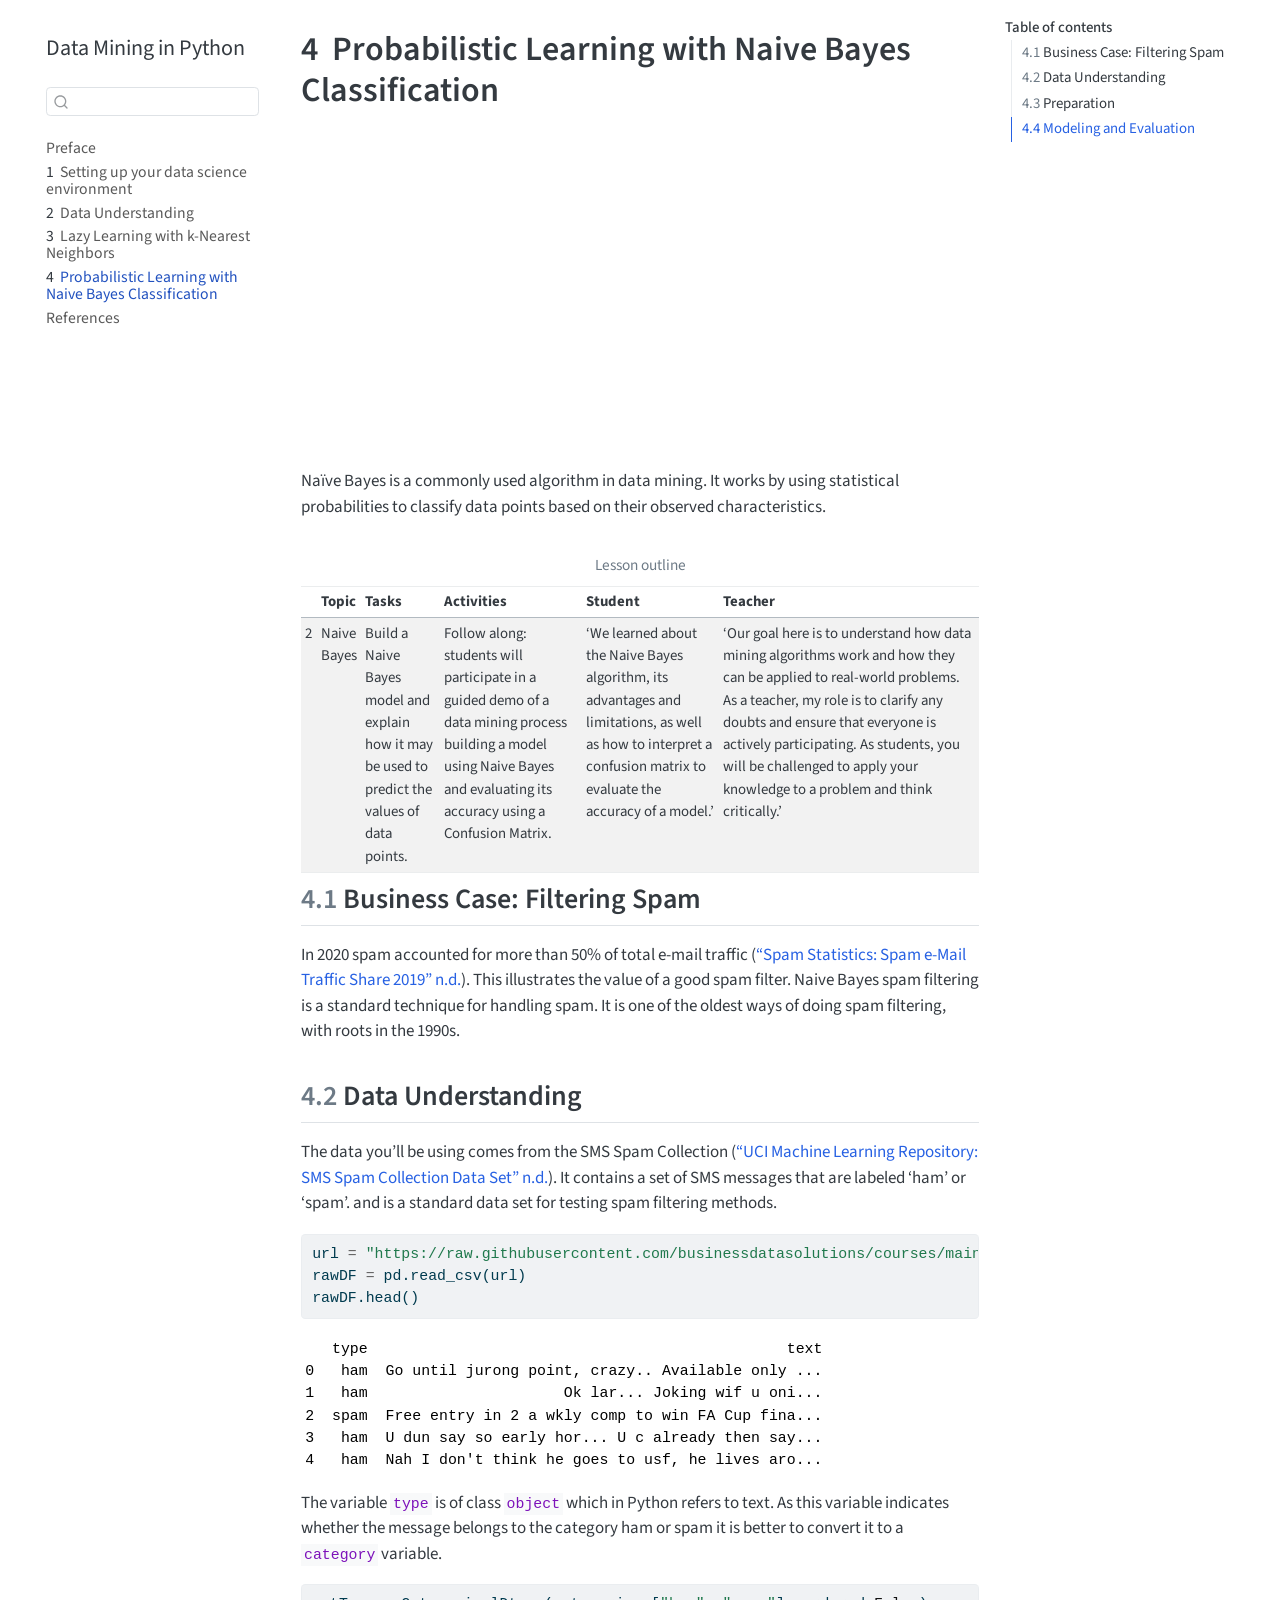
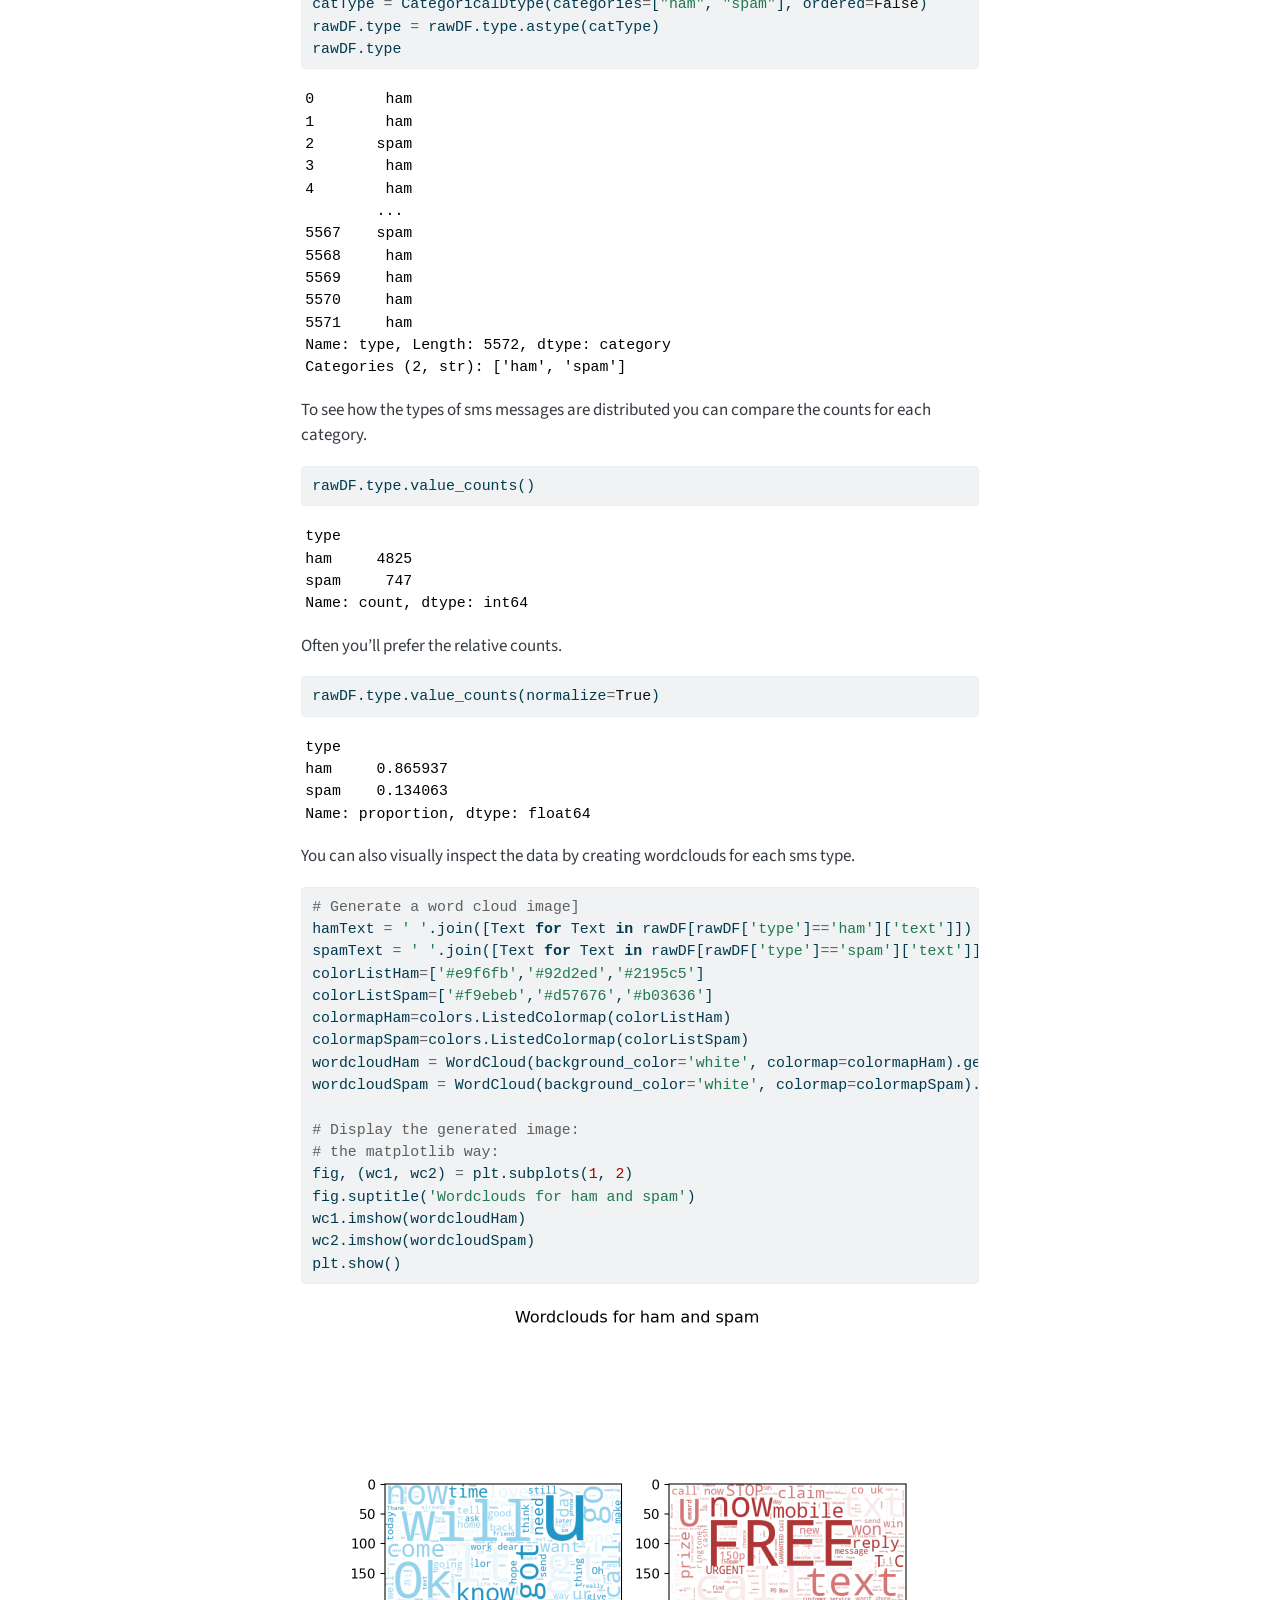
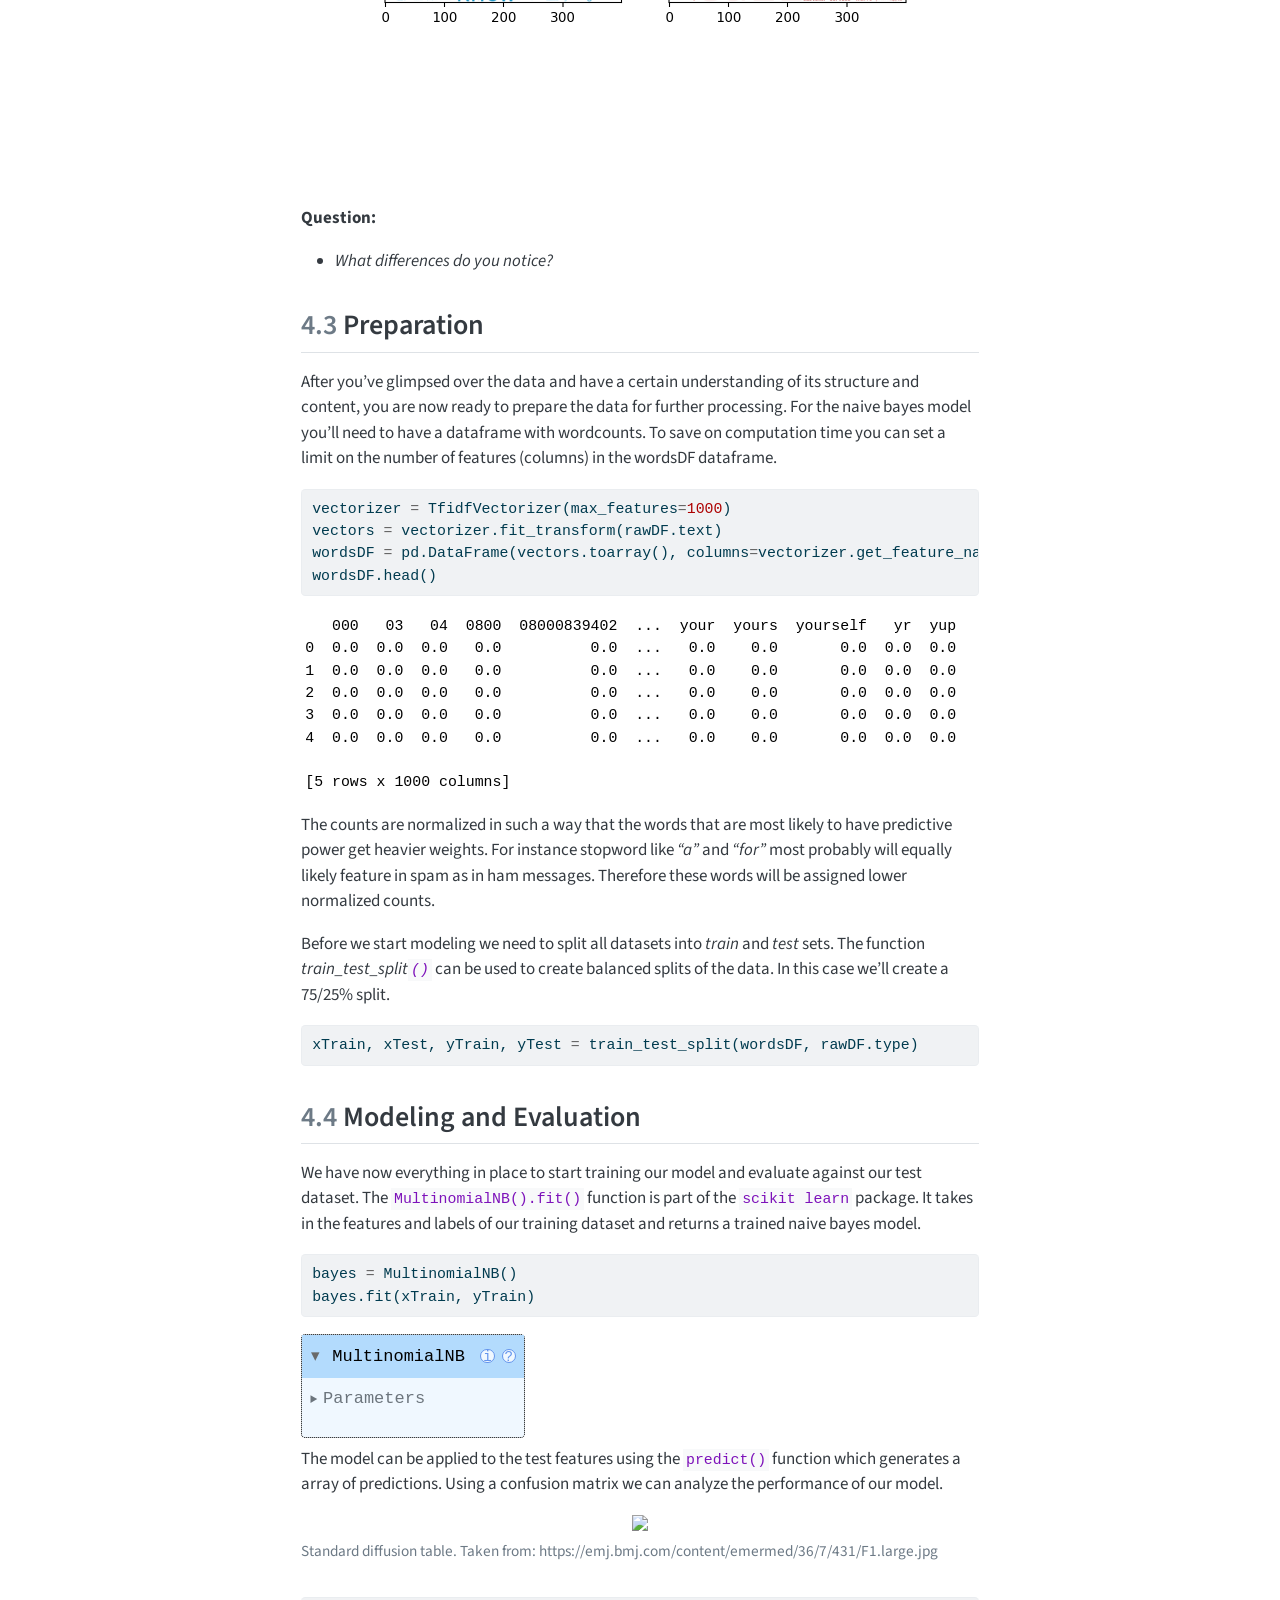
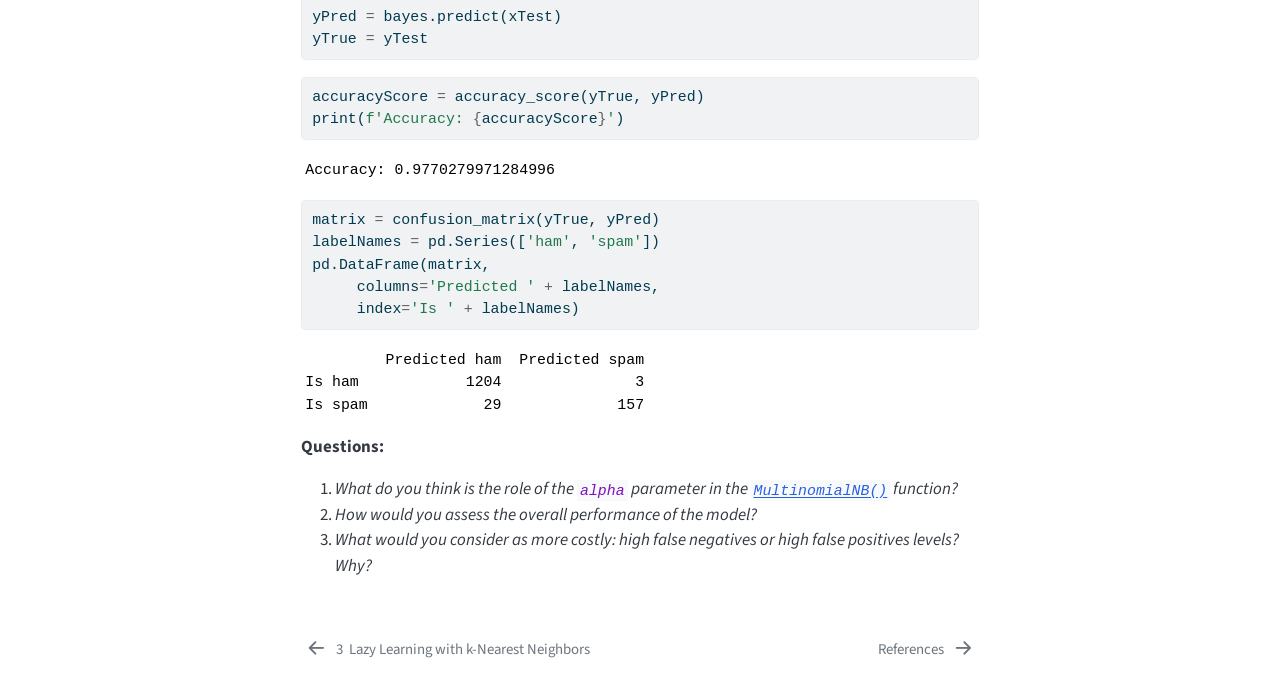
==== commit 3346a30f: "Add uv-managed Python venv and VSCode config Co-Authored-By: Claude Opus 4.6 <noreply@anthropic.com>" ====
--- a/book/nb.html
+++ b/book/nb.html
@@ -246,10 +246,10 @@
 <colgroup>
 <col style="width: 0%">
 <col style="width: 1%">
-<col style="width: 13%">
+<col style="width: 12%">
 <col style="width: 22%">
 <col style="width: 21%">
-<col style="width: 40%">
+<col style="width: 41%">
 </colgroup>
 <thead>
 <tr class="header">
@@ -265,7 +265,7 @@
 <tr class="odd">
 <td style="text-align: left;">2</td>
 <td style="text-align: left;">Naive Bayes</td>
-<td style="text-align: left;">Build a k-nearest neighbors model and explain how it may be used to predict the values of data points.</td>
+<td style="text-align: left;">Build a Naive Bayes model and explain how it may be used to predict the values of data points.</td>
 <td style="text-align: left;">Follow along: students will participate in a guided demo of a data mining process building a model using Naive Bayes and evaluating its accuracy using a Confusion Matrix.</td>
 <td style="text-align: left;">‘We learned about the Naive Bayes algorithm, its advantages and limitations, as well as how to interpret a confusion matrix to evaluate the accuracy of a model.’</td>
 <td style="text-align: left;">‘Our goal here is to understand how data mining algorithms work and how they can be applied to real-world problems. As a teacher, my role is to clarify any doubts and ensure that everyone is actively participating. As students, you will be challenged to apply your knowledge to a problem and think critically.’</td>
@@ -414,20 +414,21 @@
   --sklearn-color-fitted-level-1: #d4ebff;
   --sklearn-color-fitted-level-2: #b3dbfd;
   --sklearn-color-fitted-level-3: cornflowerblue;
-
+}
+
+#sk-container-id-1.light {
   /* Specific color for light theme */
-  --sklearn-color-text-on-default-background: var(--sg-text-color, var(--theme-code-foreground, var(--jp-content-font-color1, black)));
-  --sklearn-color-background: var(--sg-background-color, var(--theme-background, var(--jp-layout-color0, white)));
-  --sklearn-color-border-box: var(--sg-text-color, var(--theme-code-foreground, var(--jp-content-font-color1, black)));
+  --sklearn-color-text-on-default-background: black;
+  --sklearn-color-background: white;
+  --sklearn-color-border-box: black;
   --sklearn-color-icon: #696969;
-
-  @media (prefers-color-scheme: dark) {
-    /* Redefinition of color scheme for dark theme */
-    --sklearn-color-text-on-default-background: var(--sg-text-color, var(--theme-code-foreground, var(--jp-content-font-color1, white)));
-    --sklearn-color-background: var(--sg-background-color, var(--theme-background, var(--jp-layout-color0, #111)));
-    --sklearn-color-border-box: var(--sg-text-color, var(--theme-code-foreground, var(--jp-content-font-color1, white)));
-    --sklearn-color-icon: #878787;
-  }
+}
+
+#sk-container-id-1.dark {
+  --sklearn-color-text-on-default-background: white;
+  --sklearn-color-background: #111;
+  --sklearn-color-border-box: white;
+  --sklearn-color-icon: #878787;
 }
 
 #sk-container-id-1 {
@@ -553,8 +554,8 @@
   padding: 0.5em;
   box-sizing: border-box;
   text-align: center;
-  align-items: start;
-  justify-content: space-between;
+  align-items: center;
+  justify-content: center;
   gap: 0.5em;
 }
 
@@ -661,7 +662,6 @@
 #sk-container-id-1 div.sk-label label {
   font-family: monospace;
   font-weight: bold;
-  display: inline-block;
   line-height: 1.2em;
 }
 
@@ -707,7 +707,7 @@
   font-size: smaller;
   line-height: 1em;
   font-family: monospace;
-  background-color: var(--sklearn-color-background);
+  background-color: var(--sklearn-color-unfitted-level-0);
   border-radius: 1em;
   height: 1em;
   width: 1em;
@@ -715,16 +715,17 @@
   margin-left: 0.5em;
   text-align: center;
   /* unfitted */
-  border: var(--sklearn-color-unfitted-level-1) 1pt solid;
-  color: var(--sklearn-color-unfitted-level-1);
+  border: var(--sklearn-color-unfitted-level-3) 1pt solid;
+  color: var(--sklearn-color-unfitted-level-3);
 }
 
 .sk-estimator-doc-link.fitted,
 a:link.sk-estimator-doc-link.fitted,
 a:visited.sk-estimator-doc-link.fitted {
   /* fitted */
-  border: var(--sklearn-color-fitted-level-1) 1pt solid;
-  color: var(--sklearn-color-fitted-level-1);
+  background-color: var(--sklearn-color-fitted-level-0);
+  border: var(--sklearn-color-fitted-level-3) 1pt solid;
+  color: var(--sklearn-color-fitted-level-3);
 }
 
 /* On hover */
@@ -734,7 +735,8 @@
 .sk-estimator-doc-link:hover {
   /* unfitted */
   background-color: var(--sklearn-color-unfitted-level-3);
-  color: var(--sklearn-color-background);
+  border: var(--sklearn-color-fitted-level-0) 1pt solid;
+  color: var(--sklearn-color-unfitted-level-0);
   text-decoration: none;
 }
 
@@ -744,7 +746,8 @@
 .sk-estimator-doc-link.fitted:hover {
   /* fitted */
   background-color: var(--sklearn-color-fitted-level-3);
-  color: var(--sklearn-color-background);
+  border: var(--sklearn-color-fitted-level-0) 1pt solid;
+  color: var(--sklearn-color-fitted-level-0);
   text-decoration: none;
 }
 
@@ -784,7 +787,7 @@
   font-size: 1rem;
   line-height: 1em;
   font-family: monospace;
-  background-color: var(--sklearn-color-background);
+  background-color: var(--sklearn-color-unfitted-level-0);
   border-radius: 1rem;
   height: 1rem;
   width: 1rem;
@@ -796,6 +799,7 @@
 
 #sk-container-id-1 a.estimator_doc_link.fitted {
   /* fitted */
+  background-color: var(--sklearn-color-fitted-level-0);
   border: var(--sklearn-color-fitted-level-1) 1pt solid;
   color: var(--sklearn-color-fitted-level-1);
 }
@@ -813,10 +817,17 @@
   background-color: var(--sklearn-color-fitted-level-3);
 }
 
+.estimator-table {
+    font-family: monospace;
+}
+
 .estimator-table summary {
     padding: .5rem;
-    font-family: monospace;
     cursor: pointer;
+}
+
+.estimator-table summary::marker {
+    font-size: 0.7rem;
 }
 
 .estimator-table details[open] {
@@ -828,6 +839,7 @@
 .estimator-table .parameters-table {
     margin-left: auto !important;
     margin-right: auto !important;
+    margin-top: 0;
 }
 
 .estimator-table .parameters-table tr:nth-child(odd) {
@@ -846,24 +858,85 @@
     border: 1px solid rgba(106, 105, 104, 0.232);
 }
 
+/*
+    `table td`is set in notebook with right text-align.
+    We need to overwrite it.
+*/
+.estimator-table table td.param {
+    text-align: left;
+    position: relative;
+    padding: 0;
+}
+
 .user-set td {
     color:rgb(255, 94, 0);
-    text-align: left;
-}
-
-.user-set td.value pre {
-    color:rgb(255, 94, 0) !important;
-    background-color: transparent !important;
+    text-align: left !important;
+}
+
+.user-set td.value {
+    color:rgb(255, 94, 0);
+    background-color: transparent;
 }
 
 .default td {
     color: black;
-    text-align: left;
+    text-align: left !important;
 }
 
 .user-set td i,
 .default td i {
     color: black;
+}
+
+/*
+    Styles for parameter documentation links
+    We need styling for visited so jupyter doesn't overwrite it
+*/
+a.param-doc-link,
+a.param-doc-link:link,
+a.param-doc-link:visited {
+    text-decoration: underline dashed;
+    text-underline-offset: .3em;
+    color: inherit;
+    display: block;
+    padding: .5em;
+}
+
+/* "hack" to make the entire area of the cell containing the link clickable */
+a.param-doc-link::before {
+    position: absolute;
+    content: "";
+    inset: 0;
+}
+
+.param-doc-description {
+    display: none;
+    position: absolute;
+    z-index: 9999;
+    left: 0;
+    padding: .5ex;
+    margin-left: 1.5em;
+    color: var(--sklearn-color-text);
+    box-shadow: .3em .3em .4em #999;
+    width: max-content;
+    text-align: left;
+    max-height: 10em;
+    overflow-y: auto;
+
+    /* unfitted */
+    background: var(--sklearn-color-unfitted-level-0);
+    border: thin solid var(--sklearn-color-unfitted-level-3);
+}
+
+/* Fitted state for parameter tooltips */
+.fitted .param-doc-description {
+    /* fitted */
+    background: var(--sklearn-color-fitted-level-0);
+    border: thin solid var(--sklearn-color-fitted-level-3);
+}
+
+.param-doc-link:hover .param-doc-description {
+    display: block;
 }
 
 .copy-paste-icon {
@@ -876,31 +949,53 @@
     height: 14px;
     cursor: pointer;
 }
-</a></style><div id="sk-container-id-1" class="sk-top-container"><div class="sk-text-repr-fallback"><pre>MultinomialNB()</pre><b>In a Jupyter environment, please rerun this cell to show the HTML representation or trust the notebook. <br>On GitHub, the HTML representation is unable to render, please try loading this page with nbviewer.org.</b></div><div class="sk-container" hidden=""><div class="sk-item"><div class="sk-estimator fitted sk-toggleable"><input class="sk-toggleable__control sk-hidden--visually" id="sk-estimator-id-1" type="checkbox" checked=""><label for="sk-estimator-id-1" class="sk-toggleable__label fitted sk-toggleable__label-arrow"><div><div>MultinomialNB</div></div><div><a class="sk-estimator-doc-link fitted" rel="noreferrer" target="_blank" href="https://scikit-learn.org/1.7/modules/generated/sklearn.naive_bayes.MultinomialNB.html">?<span>Documentation for MultinomialNB</span></a><span class="sk-estimator-doc-link fitted">i<span>Fitted</span></span></div></label><div class="sk-toggleable__content fitted" data-param-prefix="">
+</a></style><div id="sk-container-id-1" class="sk-top-container"><div class="sk-text-repr-fallback"><pre>MultinomialNB()</pre><b>In a Jupyter environment, please rerun this cell to show the HTML representation or trust the notebook. <br>On GitHub, the HTML representation is unable to render, please try loading this page with nbviewer.org.</b></div><div class="sk-container" hidden=""><div class="sk-item"><div class="sk-estimator fitted sk-toggleable"><input class="sk-toggleable__control sk-hidden--visually" id="sk-estimator-id-1" type="checkbox" checked=""><label for="sk-estimator-id-1" class="sk-toggleable__label fitted sk-toggleable__label-arrow"><div><div>MultinomialNB</div></div><div><a class="sk-estimator-doc-link fitted" rel="noreferrer" target="_blank" href="https://scikit-learn.org/1.8/modules/generated/sklearn.naive_bayes.MultinomialNB.html">?<span>Documentation for MultinomialNB</span></a><span class="sk-estimator-doc-link fitted">i<span>Fitted</span></span></div></label><div class="sk-toggleable__content fitted" data-param-prefix="">
         <div class="estimator-table">
             <details>
                 <summary>Parameters</summary>
                 
 <table class="parameters-table caption-top table table-sm table-striped small" data-quarto-postprocess="true">
+<colgroup>
+<col style="width: 33%">
+<col style="width: 33%">
+<col style="width: 33%">
+</colgroup>
 <tbody>
 <tr class="odd default">
 <td><em></em></td>
-<td class="param">alpha&nbsp;</td>
+<td class="param"><a href="https://scikit-learn.org/1.8/modules/generated/sklearn.naive_bayes.MultinomialNB.html#:~:text=alpha,-float%20or%20array-like%20of%20shape%20%28n_features%2C%29%2C%20default%3D1.0" class="param-doc-link" rel="noreferrer" target="_blank">alpha <span class="param-doc-description">alpha: float or array-like of shape (n_features,), default=1.0<br>
+<br>
+Additive (Laplace/Lidstone) smoothing parameter<br>
+(set alpha=0 and force_alpha=True, for no smoothing).</span></a></td>
 <td class="value">1.0</td>
 </tr>
 <tr class="even default">
 <td><em></em></td>
-<td class="param">force_alpha&nbsp;</td>
+<td class="param"><a href="https://scikit-learn.org/1.8/modules/generated/sklearn.naive_bayes.MultinomialNB.html#:~:text=force_alpha,-bool%2C%20default%3DTrue" class="param-doc-link" rel="noreferrer" target="_blank">force_alpha <span class="param-doc-description">force_alpha: bool, default=True<br>
+<br>
+If False and alpha is less than 1e-10, it will set alpha to<br>
+1e-10. If True, alpha will remain unchanged. This may cause<br>
+numerical errors if alpha is too close to 0.<br>
+<br>
+.. versionadded:: 1.2<br>
+.. versionchanged:: 1.4<br>
+The default value of `force_alpha` changed to `True`.</span></a></td>
 <td class="value">True</td>
 </tr>
 <tr class="odd default">
 <td><em></em></td>
-<td class="param">fit_prior&nbsp;</td>
+<td class="param"><a href="https://scikit-learn.org/1.8/modules/generated/sklearn.naive_bayes.MultinomialNB.html#:~:text=fit_prior,-bool%2C%20default%3DTrue" class="param-doc-link" rel="noreferrer" target="_blank">fit_prior <span class="param-doc-description">fit_prior: bool, default=True<br>
+<br>
+Whether to learn class prior probabilities or not.<br>
+If false, a uniform prior will be used.</span></a></td>
 <td class="value">True</td>
 </tr>
 <tr class="even default">
 <td><em></em></td>
-<td class="param">class_prior&nbsp;</td>
+<td class="param"><a href="https://scikit-learn.org/1.8/modules/generated/sklearn.naive_bayes.MultinomialNB.html#:~:text=class_prior,-array-like%20of%20shape%20%28n_classes%2C%29%2C%20default%3DNone" class="param-doc-link" rel="noreferrer" target="_blank">class_prior <span class="param-doc-description">class_prior: array-like of shape (n_classes,), default=None<br>
+<br>
+Prior probabilities of the classes. If specified, the priors are not<br>
+adjusted according to the data.</span></a></td>
 <td class="value">None</td>
 </tr>
 </tbody>
@@ -942,15 +1037,88 @@
     return false;
 }
 
-document.querySelectorAll('.fa-regular.fa-copy').forEach(function(element) {
+document.querySelectorAll('.copy-paste-icon').forEach(function(element) {
     const toggleableContent = element.closest('.sk-toggleable__content');
     const paramPrefix = toggleableContent ? toggleableContent.dataset.paramPrefix : '';
-    const paramName = element.parentElement.nextElementSibling.textContent.trim();
+    const paramName = element.parentElement.nextElementSibling
+        .textContent.trim().split(' ')[0];
     const fullParamName = paramPrefix ? `${paramPrefix}${paramName}` : paramName;
 
     element.setAttribute('title', fullParamName);
 });
-</script>
+
+
+/**
+ * Adapted from Skrub
+ * https://github.com/skrub-data/skrub/blob/403466d1d5d4dc76a7ef569b3f8228db59a31dc3/skrub/_reporting/_data/templates/report.js#L789
+ * @returns "light" or "dark"
+ */
+function detectTheme(element) {
+    const body = document.querySelector('body');
+
+    // Check VSCode theme
+    const themeKindAttr = body.getAttribute('data-vscode-theme-kind');
+    const themeNameAttr = body.getAttribute('data-vscode-theme-name');
+
+    if (themeKindAttr && themeNameAttr) {
+        const themeKind = themeKindAttr.toLowerCase();
+        const themeName = themeNameAttr.toLowerCase();
+
+        if (themeKind.includes("dark") || themeName.includes("dark")) {
+            return "dark";
+        }
+        if (themeKind.includes("light") || themeName.includes("light")) {
+            return "light";
+        }
+    }
+
+    // Check Jupyter theme
+    if (body.getAttribute('data-jp-theme-light') === 'false') {
+        return 'dark';
+    } else if (body.getAttribute('data-jp-theme-light') === 'true') {
+        return 'light';
+    }
+
+    // Guess based on a parent element's color
+    const color = window.getComputedStyle(element.parentNode, null).getPropertyValue('color');
+    const match = color.match(/^rgb\s*\(\s*(\d+)\s*,\s*(\d+)\s*,\s*(\d+)\s*\)\s*$/i);
+    if (match) {
+        const [r, g, b] = [
+            parseFloat(match[1]),
+            parseFloat(match[2]),
+            parseFloat(match[3])
+        ];
+
+        // https://en.wikipedia.org/wiki/HSL_and_HSV#Lightness
+        const luma = 0.299 * r + 0.587 * g + 0.114 * b;
+
+        if (luma > 180) {
+            // If the text is very bright we have a dark theme
+            return 'dark';
+        }
+        if (luma < 75) {
+            // If the text is very dark we have a light theme
+            return 'light';
+        }
+        // Otherwise fall back to the next heuristic.
+    }
+
+    // Fallback to system preference
+    return window.matchMedia('(prefers-color-scheme: dark)').matches ? 'dark' : 'light';
+}
+
+
+function forceTheme(elementId) {
+    const estimatorElement = document.querySelector(`#${elementId}`);
+    if (estimatorElement === null) {
+        console.error(`Element with id ${elementId} not found.`);
+    } else {
+        const theme = detectTheme(estimatorElement);
+        estimatorElement.classList.add(theme);
+    }
+}
+
+forceTheme('sk-container-id-1');</script>
 </div>
 </div>
 <p>The model can be applied to the test features using the <code>predict()</code> function which generates a array of predictions. Using a confusion matrix we can analyze the performance of our model.</p>
@@ -972,7 +1140,7 @@
 <div class="sourceCode cell-code" id="cb15"><pre class="sourceCode python code-with-copy"><code class="sourceCode python"><span id="cb15-1"><a href="#cb15-1" aria-hidden="true" tabindex="-1"></a>accuracyScore <span class="op">=</span> accuracy_score(yTrue, yPred)</span>
 <span id="cb15-2"><a href="#cb15-2" aria-hidden="true" tabindex="-1"></a><span class="bu">print</span>(<span class="ss">f'Accuracy: </span><span class="sc">{</span>accuracyScore<span class="sc">}</span><span class="ss">'</span>)</span></code><button title="Copy to Clipboard" class="code-copy-button"><i class="bi"></i></button></pre></div>
 <div class="cell-output cell-output-stdout">
-<pre><code>Accuracy: 0.9755922469490309</code></pre>
+<pre><code>Accuracy: 0.9770279971284996</code></pre>
 </div>
 <div class="sourceCode cell-code" id="cb17"><pre class="sourceCode python code-with-copy"><code class="sourceCode python"><span id="cb17-1"><a href="#cb17-1" aria-hidden="true" tabindex="-1"></a>matrix <span class="op">=</span> confusion_matrix(yTrue, yPred)</span>
 <span id="cb17-2"><a href="#cb17-2" aria-hidden="true" tabindex="-1"></a>labelNames <span class="op">=</span> pd.Series([<span class="st">'ham'</span>, <span class="st">'spam'</span>])</span>
@@ -981,8 +1149,8 @@
 <span id="cb17-5"><a href="#cb17-5" aria-hidden="true" tabindex="-1"></a>     index<span class="op">=</span><span class="st">'Is '</span> <span class="op">+</span> labelNames)</span></code><button title="Copy to Clipboard" class="code-copy-button"><i class="bi"></i></button></pre></div>
 <div class="cell-output cell-output-stdout">
 <pre><code>         Predicted ham  Predicted spam
-Is ham            1201               2
-Is spam             32             158</code></pre>
+Is ham            1204               3
+Is spam             29             157</code></pre>
 </div>
 </div>
 <p><strong>Questions:</strong></p>
